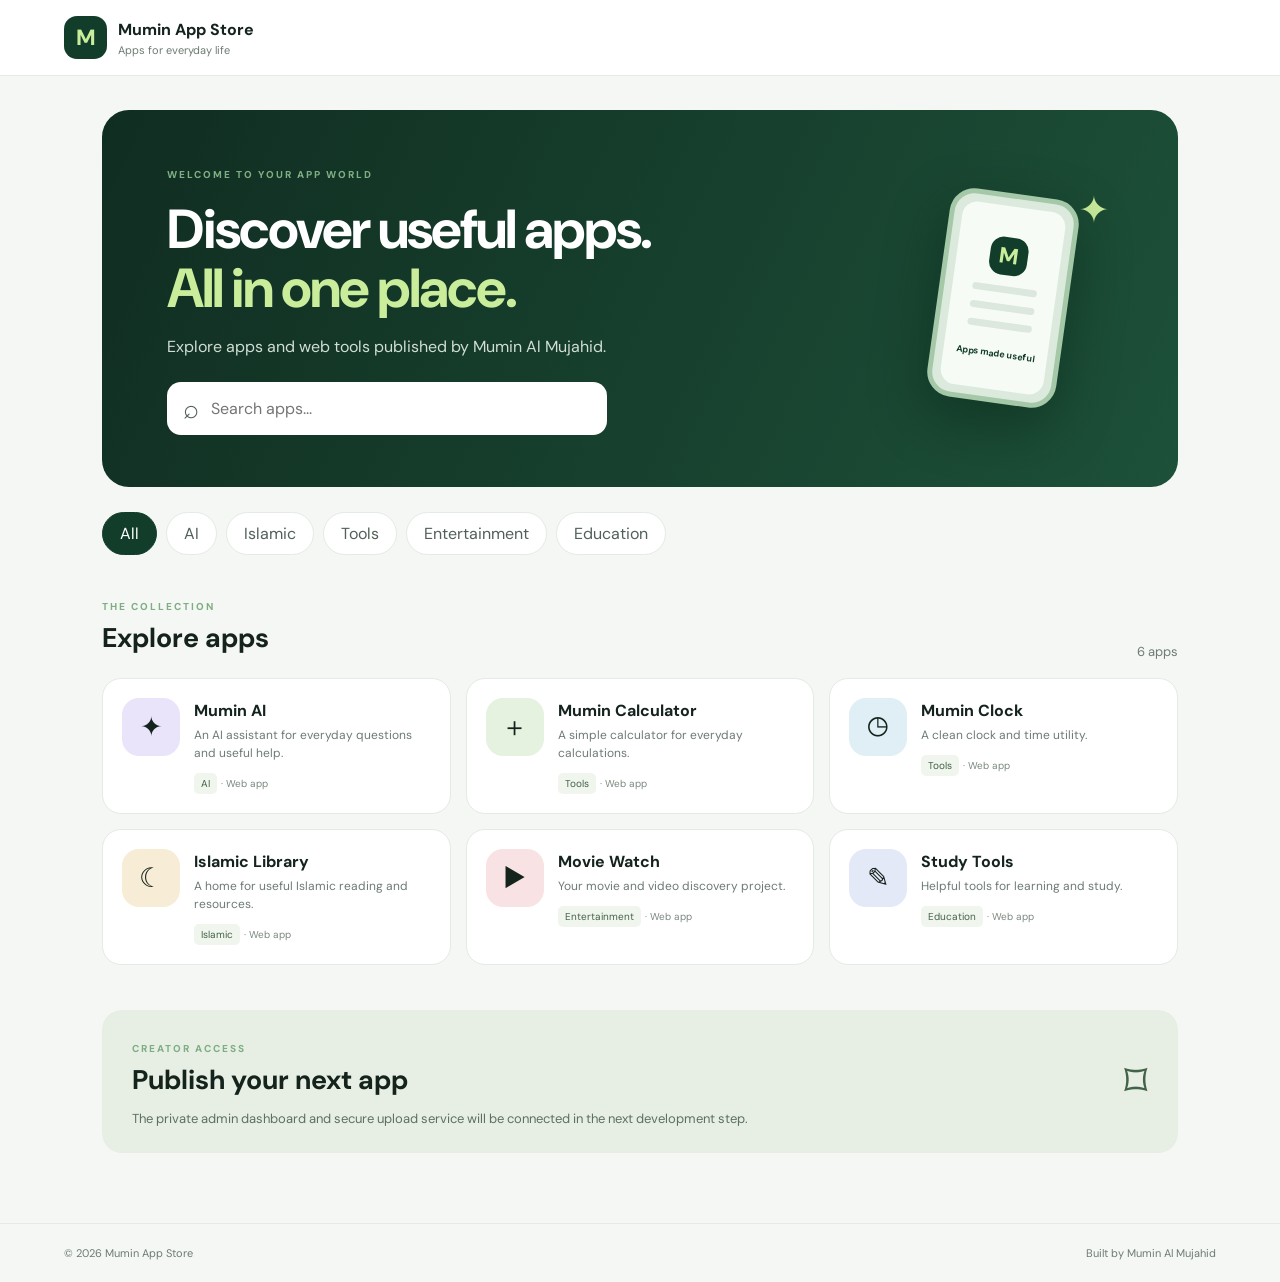
==== index.html @ 7a950ded "Add files via upload" ====
<!doctype html>
<html lang="bn">
<head>
  <meta charset="utf-8">
  <meta name="viewport" content="width=device-width, initial-scale=1">
  <meta name="theme-color" content="#10251d">
  <meta name="description" content="Mumin App Store — useful apps by Mumin Al Mujahid.">
  <title>Mumin App Store</title>
  <link rel="manifest" href="manifest.webmanifest">
  <link rel="icon" href="assets/icon.svg" type="image/svg+xml">
  <link rel="stylesheet" href="style.css">
</head>
<body>
  <header class="topbar">
    <a class="brand" href="#"><span class="brand-icon">M</span><span><b>Mumin App Store</b><small>Apps for everyday life</small></span></a>
    <button id="installBtn" class="install-top" hidden>Install Store</button>
  </header>

  <main class="wrap">
    <section class="hero">
      <div class="hero-copy">
        <span class="eyebrow">WELCOME TO YOUR APP WORLD</span>
        <h1>Discover useful apps.<br><em>All in one place.</em></h1>
        <p>Explore apps and web tools published by Mumin Al Mujahid.</p>
        <label class="search"><span>⌕</span><input id="searchInput" type="search" placeholder="Search apps..." aria-label="Search apps"></label>
      </div>
      <div class="hero-art" aria-hidden="true"><div class="orbit">✦</div><div class="phone"><div class="phone-screen"><div class="mini-logo">M</div><i></i><i></i><i></i><strong>Apps made useful</strong></div></div></div>
    </section>

    <nav class="categories" id="categories" aria-label="App categories">
      <button class="chip active" data-category="All">All</button>
      <button class="chip" data-category="AI">AI</button>
      <button class="chip" data-category="Islamic">Islamic</button>
      <button class="chip" data-category="Tools">Tools</button>
      <button class="chip" data-category="Entertainment">Entertainment</button>
      <button class="chip" data-category="Education">Education</button>
    </nav>

    <section class="section-head"><div><span class="eyebrow">THE COLLECTION</span><h2>Explore apps</h2></div><span id="resultCount" class="muted"></span></section>
    <section id="appGrid" class="app-grid" aria-live="polite"></section>

    <section class="admin-note">
      <div><span class="eyebrow">CREATOR ACCESS</span><h2>Publish your next app</h2><p>The private admin dashboard and secure upload service will be connected in the next development step.</p></div>
      <span class="lock">⌑</span>
    </section>
  </main>

  <footer><span>© <span id="year"></span> Mumin App Store</span><span>Built by Mumin Al Mujahid</span></footer>
  <dialog id="appDialog" class="app-dialog"><button class="close" id="closeDialog" aria-label="Close">×</button><div id="dialogContent"></div></dialog>
  <script src="app.js"></script>
</body>
</html>
---- style.css ----
@import url('https://fonts.googleapis.com/css2?family=DM+Sans:wght@400;500;600;700;800&family=Noto+Sans+Bengali:wght@400;500;600;700&display=swap');
:root{--bg:#f5f7f4;--ink:#14231c;--muted:#6d7b73;--green:#123d2b;--lime:#c9ed9b;--line:#e4eae4;--card:#fff}
*{box-sizing:border-box}body{margin:0;background:var(--bg);color:var(--ink);font-family:"DM Sans","Noto Sans Bengali",sans-serif}button,input{font:inherit}.topbar{height:76px;padding:0 max(5vw,22px);display:flex;align-items:center;justify-content:space-between;background:#fff;border-bottom:1px solid var(--line)}.brand{display:flex;gap:11px;align-items:center;text-decoration:none;color:inherit}.brand-icon,.mini-logo{display:grid;place-items:center;background:var(--green);color:var(--lime);font-weight:800;border-radius:13px;width:43px;height:43px;font-size:22px}.brand small{display:block;color:var(--muted);font-size:11px;margin-top:3px}.install-top,.primary{border:0;border-radius:999px;background:var(--green);color:white;padding:12px 19px;font-weight:700;cursor:pointer}.wrap{max-width:1120px;margin:auto;padding:34px 22px 70px}.hero{background:linear-gradient(115deg,#102d21,#1d5139);border-radius:27px;color:white;padding:52px 6%;display:flex;justify-content:space-between;align-items:center;min-height:320px;overflow:hidden}.hero-copy{max-width:590px;position:relative;z-index:1}.eyebrow{font-size:10px;letter-spacing:2px;font-weight:800;color:#7fae83}.hero h1{font-size:clamp(34px,5vw,55px);line-height:1.08;letter-spacing:-2px;margin:17px 0}.hero h1 em{font-style:normal;color:var(--lime)}.hero p{color:#d1ded5;margin-bottom:25px}.search{display:flex;align-items:center;gap:12px;background:#fff;border-radius:14px;padding:0 16px;max-width:440px;color:#506158}.search span{font-size:27px}.search input{width:100%;border:0;outline:0;padding:16px 0;color:var(--ink)}.hero-art{width:220px;height:230px;position:relative;display:grid;place-items:center;flex-shrink:0}.orbit{position:absolute;color:var(--lime);font-size:38px;right:3px;top:2px}.phone{width:130px;height:210px;border:5px solid #a5c9a8;border-radius:25px;padding:8px;background:#dce9dd;transform:rotate(8deg);box-shadow:0 20px 55px #061c1266}.phone-screen{height:100%;border-radius:15px;background:#f7fbf6;display:flex;flex-direction:column;align-items:center;justify-content:center;gap:11px;color:var(--green)}.mini-logo{width:38px;height:38px}.phone-screen i{height:7px;width:65px;background:#dce8dd;border-radius:10px}.phone-screen strong{font-size:9px;margin-top:8px}.categories{display:flex;gap:9px;overflow:auto;padding:25px 0}.chip{white-space:nowrap;border:1px solid var(--line);background:#fff;color:#526158;padding:10px 17px;border-radius:99px;cursor:pointer}.chip.active{background:var(--green);border-color:var(--green);color:#fff}.section-head{display:flex;align-items:end;justify-content:space-between;margin:14px 0 18px}.section-head h2,.admin-note h2{font-size:27px;margin:5px 0}.muted{font-size:13px;color:var(--muted)}.app-grid{display:grid;grid-template-columns:repeat(3,1fr);gap:15px}.app-card{background:var(--card);border:1px solid var(--line);border-radius:19px;padding:19px;display:flex;gap:14px;align-items:flex-start;cursor:pointer;transition:.2s}.app-card:hover{transform:translateY(-3px);box-shadow:0 12px 30px #193d2510}.app-icon{width:58px;height:58px;border-radius:17px;display:grid;place-items:center;font-size:27px;flex-shrink:0;background:#e8f2e5}.app-info{min-width:0;flex:1}.app-info h3{margin:2px 0 5px;font-size:16px}.app-info p{font-size:12px;color:var(--muted);line-height:1.5;margin:0 0 9px}.meta{font-size:10px;color:#7b897f}.tag{display:inline-block;background:#f0f5ed;border-radius:5px;padding:4px 7px;font-size:10px;color:#426347}.admin-note{margin-top:45px;padding:26px 30px;border-radius:20px;background:#e7efe5;display:flex;justify-content:space-between;align-items:center}.admin-note p{color:#5d7062;font-size:13px;margin-bottom:0}.lock{font-size:46px;color:#426347}footer{display:flex;justify-content:space-between;padding:22px max(5vw,22px);font-size:11px;color:var(--muted);border-top:1px solid var(--line)}.app-dialog{border:0;border-radius:22px;padding:30px;max-width:440px;width:calc(100% - 30px);box-shadow:0 20px 70px #0003}.app-dialog::backdrop{background:#071b12a8}.close{float:right;border:0;background:#eef3ed;border-radius:50%;width:32px;height:32px;font-size:22px;cursor:pointer}.dialog-icon{font-size:45px;margin:20px 0 8px}.dialog-desc{color:var(--muted);line-height:1.6;font-size:14px}.primary{display:inline-block;text-decoration:none;margin-top:14px}.empty{grid-column:1/-1;padding:35px;text-align:center;color:var(--muted);background:#fff;border-radius:15px}@media(max-width:760px){.hero{padding:35px 25px;min-height:290px}.hero-art{width:125px;transform:scale(.8);margin-right:-20px}.hero h1{font-size:37px}.app-grid{grid-template-columns:repeat(2,1fr)}}@media(max-width:520px){.hero-art{display:none}.app-grid{grid-template-columns:1fr}.app-card{padding:16px}.admin-note{padding:22px}.section-head h2{font-size:23px}footer{gap:12px;flex-wrap:wrap}}
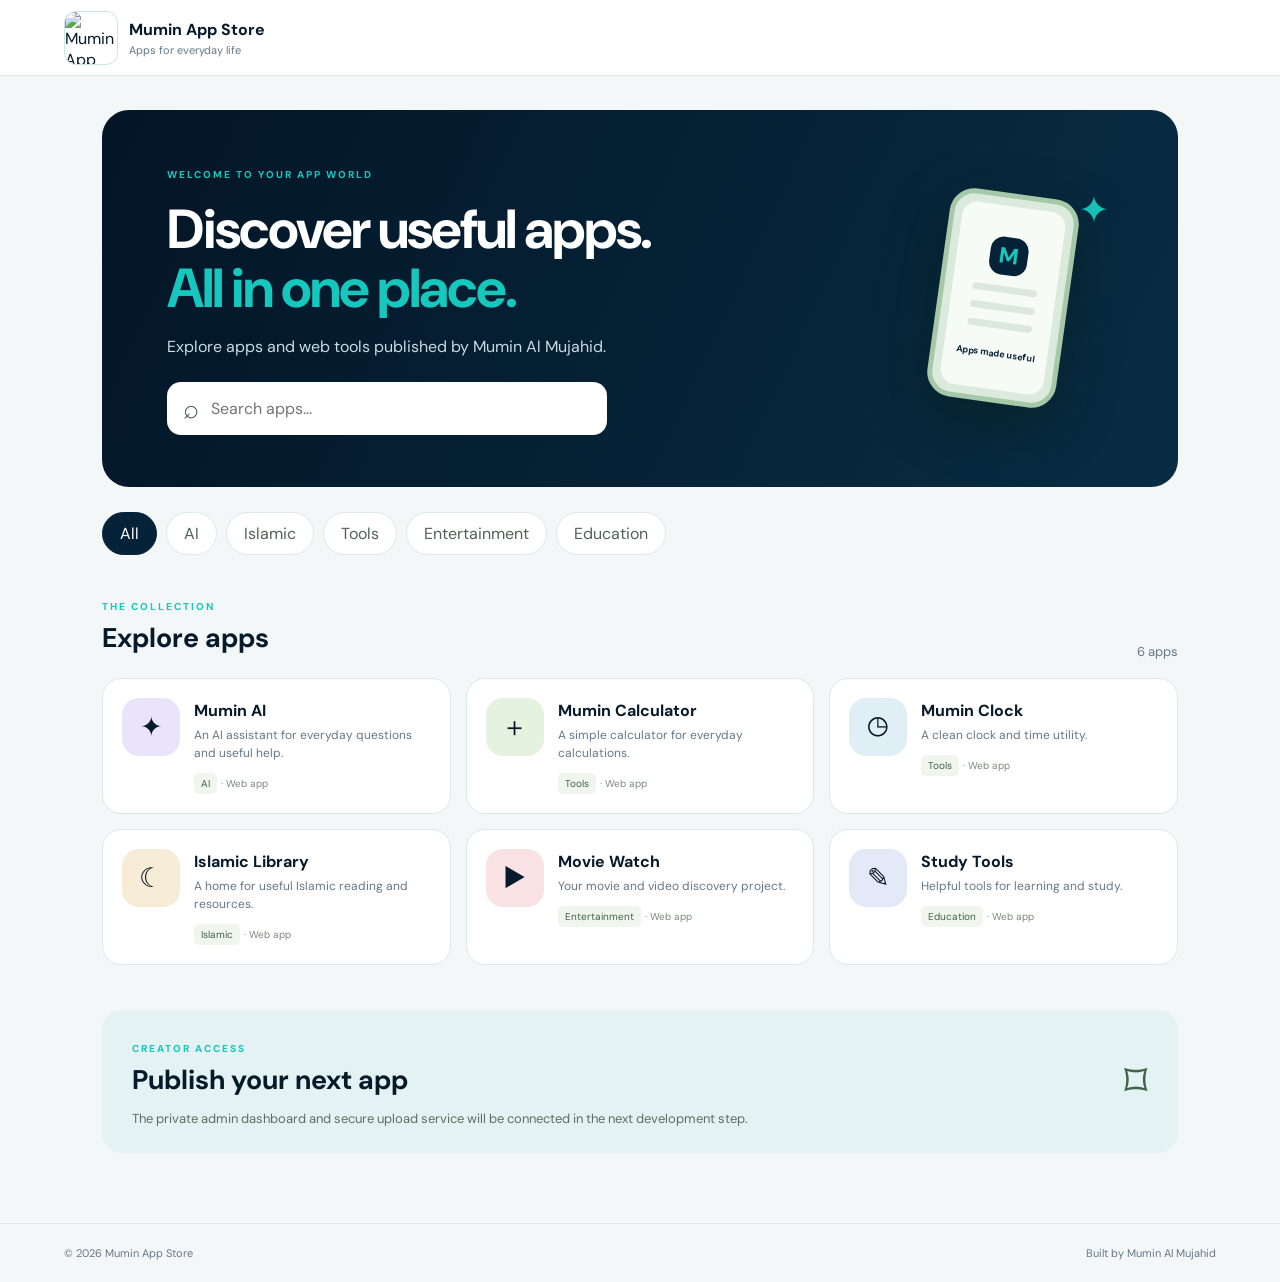
==== commit c4017b21: "Add files via upload" ====
--- a/index.html
+++ b/index.html
@@ -7,12 +7,13 @@
   <meta name="description" content="Mumin App Store — useful apps by Mumin Al Mujahid.">
   <title>Mumin App Store</title>
   <link rel="manifest" href="manifest.webmanifest">
-  <link rel="icon" href="assets/icon.svg" type="image/svg+xml">
+  <link rel="icon" href="assets/icon-192.png" type="image/png" sizes="192x192">
+  <link rel="apple-touch-icon" href="assets/apple-touch-icon.png">
   <link rel="stylesheet" href="style.css">
 </head>
 <body>
   <header class="topbar">
-    <a class="brand" href="#"><span class="brand-icon">M</span><span><b>Mumin App Store</b><small>Apps for everyday life</small></span></a>
+    <a class="brand" href="#"><img class="brand-logo" src="assets/mumin-app-store-logo.jpg" alt="Mumin App Store logo"><span><b>Mumin App Store</b><small>Apps for everyday life</small></span></a>
     <button id="installBtn" class="install-top" hidden>Install Store</button>
   </header>
 
--- a/style.css
+++ b/style.css
@@ -1,3 +1,3 @@
 @import url('https://fonts.googleapis.com/css2?family=DM+Sans:wght@400;500;600;700;800&family=Noto+Sans+Bengali:wght@400;500;600;700&display=swap');
-:root{--bg:#f5f7f4;--ink:#14231c;--muted:#6d7b73;--green:#123d2b;--lime:#c9ed9b;--line:#e4eae4;--card:#fff}
-*{box-sizing:border-box}body{margin:0;background:var(--bg);color:var(--ink);font-family:"DM Sans","Noto Sans Bengali",sans-serif}button,input{font:inherit}.topbar{height:76px;padding:0 max(5vw,22px);display:flex;align-items:center;justify-content:space-between;background:#fff;border-bottom:1px solid var(--line)}.brand{display:flex;gap:11px;align-items:center;text-decoration:none;color:inherit}.brand-icon,.mini-logo{display:grid;place-items:center;background:var(--green);color:var(--lime);font-weight:800;border-radius:13px;width:43px;height:43px;font-size:22px}.brand small{display:block;color:var(--muted);font-size:11px;margin-top:3px}.install-top,.primary{border:0;border-radius:999px;background:var(--green);color:white;padding:12px 19px;font-weight:700;cursor:pointer}.wrap{max-width:1120px;margin:auto;padding:34px 22px 70px}.hero{background:linear-gradient(115deg,#102d21,#1d5139);border-radius:27px;color:white;padding:52px 6%;display:flex;justify-content:space-between;align-items:center;min-height:320px;overflow:hidden}.hero-copy{max-width:590px;position:relative;z-index:1}.eyebrow{font-size:10px;letter-spacing:2px;font-weight:800;color:#7fae83}.hero h1{font-size:clamp(34px,5vw,55px);line-height:1.08;letter-spacing:-2px;margin:17px 0}.hero h1 em{font-style:normal;color:var(--lime)}.hero p{color:#d1ded5;margin-bottom:25px}.search{display:flex;align-items:center;gap:12px;background:#fff;border-radius:14px;padding:0 16px;max-width:440px;color:#506158}.search span{font-size:27px}.search input{width:100%;border:0;outline:0;padding:16px 0;color:var(--ink)}.hero-art{width:220px;height:230px;position:relative;display:grid;place-items:center;flex-shrink:0}.orbit{position:absolute;color:var(--lime);font-size:38px;right:3px;top:2px}.phone{width:130px;height:210px;border:5px solid #a5c9a8;border-radius:25px;padding:8px;background:#dce9dd;transform:rotate(8deg);box-shadow:0 20px 55px #061c1266}.phone-screen{height:100%;border-radius:15px;background:#f7fbf6;display:flex;flex-direction:column;align-items:center;justify-content:center;gap:11px;color:var(--green)}.mini-logo{width:38px;height:38px}.phone-screen i{height:7px;width:65px;background:#dce8dd;border-radius:10px}.phone-screen strong{font-size:9px;margin-top:8px}.categories{display:flex;gap:9px;overflow:auto;padding:25px 0}.chip{white-space:nowrap;border:1px solid var(--line);background:#fff;color:#526158;padding:10px 17px;border-radius:99px;cursor:pointer}.chip.active{background:var(--green);border-color:var(--green);color:#fff}.section-head{display:flex;align-items:end;justify-content:space-between;margin:14px 0 18px}.section-head h2,.admin-note h2{font-size:27px;margin:5px 0}.muted{font-size:13px;color:var(--muted)}.app-grid{display:grid;grid-template-columns:repeat(3,1fr);gap:15px}.app-card{background:var(--card);border:1px solid var(--line);border-radius:19px;padding:19px;display:flex;gap:14px;align-items:flex-start;cursor:pointer;transition:.2s}.app-card:hover{transform:translateY(-3px);box-shadow:0 12px 30px #193d2510}.app-icon{width:58px;height:58px;border-radius:17px;display:grid;place-items:center;font-size:27px;flex-shrink:0;background:#e8f2e5}.app-info{min-width:0;flex:1}.app-info h3{margin:2px 0 5px;font-size:16px}.app-info p{font-size:12px;color:var(--muted);line-height:1.5;margin:0 0 9px}.meta{font-size:10px;color:#7b897f}.tag{display:inline-block;background:#f0f5ed;border-radius:5px;padding:4px 7px;font-size:10px;color:#426347}.admin-note{margin-top:45px;padding:26px 30px;border-radius:20px;background:#e7efe5;display:flex;justify-content:space-between;align-items:center}.admin-note p{color:#5d7062;font-size:13px;margin-bottom:0}.lock{font-size:46px;color:#426347}footer{display:flex;justify-content:space-between;padding:22px max(5vw,22px);font-size:11px;color:var(--muted);border-top:1px solid var(--line)}.app-dialog{border:0;border-radius:22px;padding:30px;max-width:440px;width:calc(100% - 30px);box-shadow:0 20px 70px #0003}.app-dialog::backdrop{background:#071b12a8}.close{float:right;border:0;background:#eef3ed;border-radius:50%;width:32px;height:32px;font-size:22px;cursor:pointer}.dialog-icon{font-size:45px;margin:20px 0 8px}.dialog-desc{color:var(--muted);line-height:1.6;font-size:14px}.primary{display:inline-block;text-decoration:none;margin-top:14px}.empty{grid-column:1/-1;padding:35px;text-align:center;color:var(--muted);background:#fff;border-radius:15px}@media(max-width:760px){.hero{padding:35px 25px;min-height:290px}.hero-art{width:125px;transform:scale(.8);margin-right:-20px}.hero h1{font-size:37px}.app-grid{grid-template-columns:repeat(2,1fr)}}@media(max-width:520px){.hero-art{display:none}.app-grid{grid-template-columns:1fr}.app-card{padding:16px}.admin-note{padding:22px}.section-head h2{font-size:23px}footer{gap:12px;flex-wrap:wrap}}+:root{--bg:#f3f7f8;--ink:#071a2b;--muted:#657887;--green:#062238;--lime:#16c7bd;--line:#dce8ec;--card:#fff}
+*{box-sizing:border-box}body{margin:0;background:var(--bg);color:var(--ink);font-family:"DM Sans","Noto Sans Bengali",sans-serif}button,input{font:inherit}.topbar{height:76px;padding:0 max(5vw,22px);display:flex;align-items:center;justify-content:space-between;background:#fff;border-bottom:1px solid var(--line)}.brand{display:flex;gap:11px;align-items:center;text-decoration:none;color:inherit}.brand-logo{display:block;width:54px;height:54px;object-fit:cover;border-radius:12px;border:1px solid #c9e7e6}.mini-logo{display:grid;place-items:center;background:var(--green);color:var(--lime);font-weight:800;border-radius:13px;width:43px;height:43px;font-size:22px}.brand small{display:block;color:var(--muted);font-size:11px;margin-top:3px}.install-top,.primary{border:0;border-radius:999px;background:var(--green);color:white;padding:12px 19px;font-weight:700;cursor:pointer}.wrap{max-width:1120px;margin:auto;padding:34px 22px 70px}.hero{background:linear-gradient(115deg,#031526,#082d43);border-radius:27px;color:white;padding:52px 6%;display:flex;justify-content:space-between;align-items:center;min-height:320px;overflow:hidden}.hero-copy{max-width:590px;position:relative;z-index:1}.eyebrow{font-size:10px;letter-spacing:2px;font-weight:800;color:#16c7bd}.hero h1{font-size:clamp(34px,5vw,55px);line-height:1.08;letter-spacing:-2px;margin:17px 0}.hero h1 em{font-style:normal;color:var(--lime)}.hero p{color:#c7dce2;margin-bottom:25px}.search{display:flex;align-items:center;gap:12px;background:#fff;border-radius:14px;padding:0 16px;max-width:440px;color:#506158}.search span{font-size:27px}.search input{width:100%;border:0;outline:0;padding:16px 0;color:var(--ink)}.hero-art{width:220px;height:230px;position:relative;display:grid;place-items:center;flex-shrink:0}.orbit{position:absolute;color:var(--lime);font-size:38px;right:3px;top:2px}.phone{width:130px;height:210px;border:5px solid #a5c9a8;border-radius:25px;padding:8px;background:#dce9dd;transform:rotate(8deg);box-shadow:0 20px 55px #061c1266}.phone-screen{height:100%;border-radius:15px;background:#f7fbf6;display:flex;flex-direction:column;align-items:center;justify-content:center;gap:11px;color:var(--green)}.mini-logo{width:38px;height:38px}.phone-screen i{height:7px;width:65px;background:#dce8dd;border-radius:10px}.phone-screen strong{font-size:9px;margin-top:8px}.categories{display:flex;gap:9px;overflow:auto;padding:25px 0}.chip{white-space:nowrap;border:1px solid var(--line);background:#fff;color:#526158;padding:10px 17px;border-radius:99px;cursor:pointer}.chip.active{background:var(--green);border-color:var(--green);color:#fff}.section-head{display:flex;align-items:end;justify-content:space-between;margin:14px 0 18px}.section-head h2,.admin-note h2{font-size:27px;margin:5px 0}.muted{font-size:13px;color:var(--muted)}.app-grid{display:grid;grid-template-columns:repeat(3,1fr);gap:15px}.app-card{background:var(--card);border:1px solid var(--line);border-radius:19px;padding:19px;display:flex;gap:14px;align-items:flex-start;cursor:pointer;transition:.2s}.app-card:hover{transform:translateY(-3px);box-shadow:0 12px 30px #193d2510}.app-icon{width:58px;height:58px;border-radius:17px;display:grid;place-items:center;font-size:27px;flex-shrink:0;background:#e8f2e5}.app-info{min-width:0;flex:1}.app-info h3{margin:2px 0 5px;font-size:16px}.app-info p{font-size:12px;color:var(--muted);line-height:1.5;margin:0 0 9px}.meta{font-size:10px;color:#7b897f}.tag{display:inline-block;background:#f0f5ed;border-radius:5px;padding:4px 7px;font-size:10px;color:#426347}.admin-note{margin-top:45px;padding:26px 30px;border-radius:20px;background:#e4f2f3;display:flex;justify-content:space-between;align-items:center}.admin-note p{color:#5d7062;font-size:13px;margin-bottom:0}.lock{font-size:46px;color:#426347}footer{display:flex;justify-content:space-between;padding:22px max(5vw,22px);font-size:11px;color:var(--muted);border-top:1px solid var(--line)}.app-dialog{border:0;border-radius:22px;padding:30px;max-width:440px;width:calc(100% - 30px);box-shadow:0 20px 70px #0003}.app-dialog::backdrop{background:#071b12a8}.close{float:right;border:0;background:#eef3ed;border-radius:50%;width:32px;height:32px;font-size:22px;cursor:pointer}.dialog-icon{font-size:45px;margin:20px 0 8px}.dialog-desc{color:var(--muted);line-height:1.6;font-size:14px}.primary{display:inline-block;text-decoration:none;margin-top:14px}.empty{grid-column:1/-1;padding:35px;text-align:center;color:var(--muted);background:#fff;border-radius:15px}@media(max-width:760px){.hero{padding:35px 25px;min-height:290px}.hero-art{width:125px;transform:scale(.8);margin-right:-20px}.hero h1{font-size:37px}.app-grid{grid-template-columns:repeat(2,1fr)}}@media(max-width:520px){.hero-art{display:none}.app-grid{grid-template-columns:1fr}.app-card{padding:16px}.admin-note{padding:22px}.section-head h2{font-size:23px}footer{gap:12px;flex-wrap:wrap}}
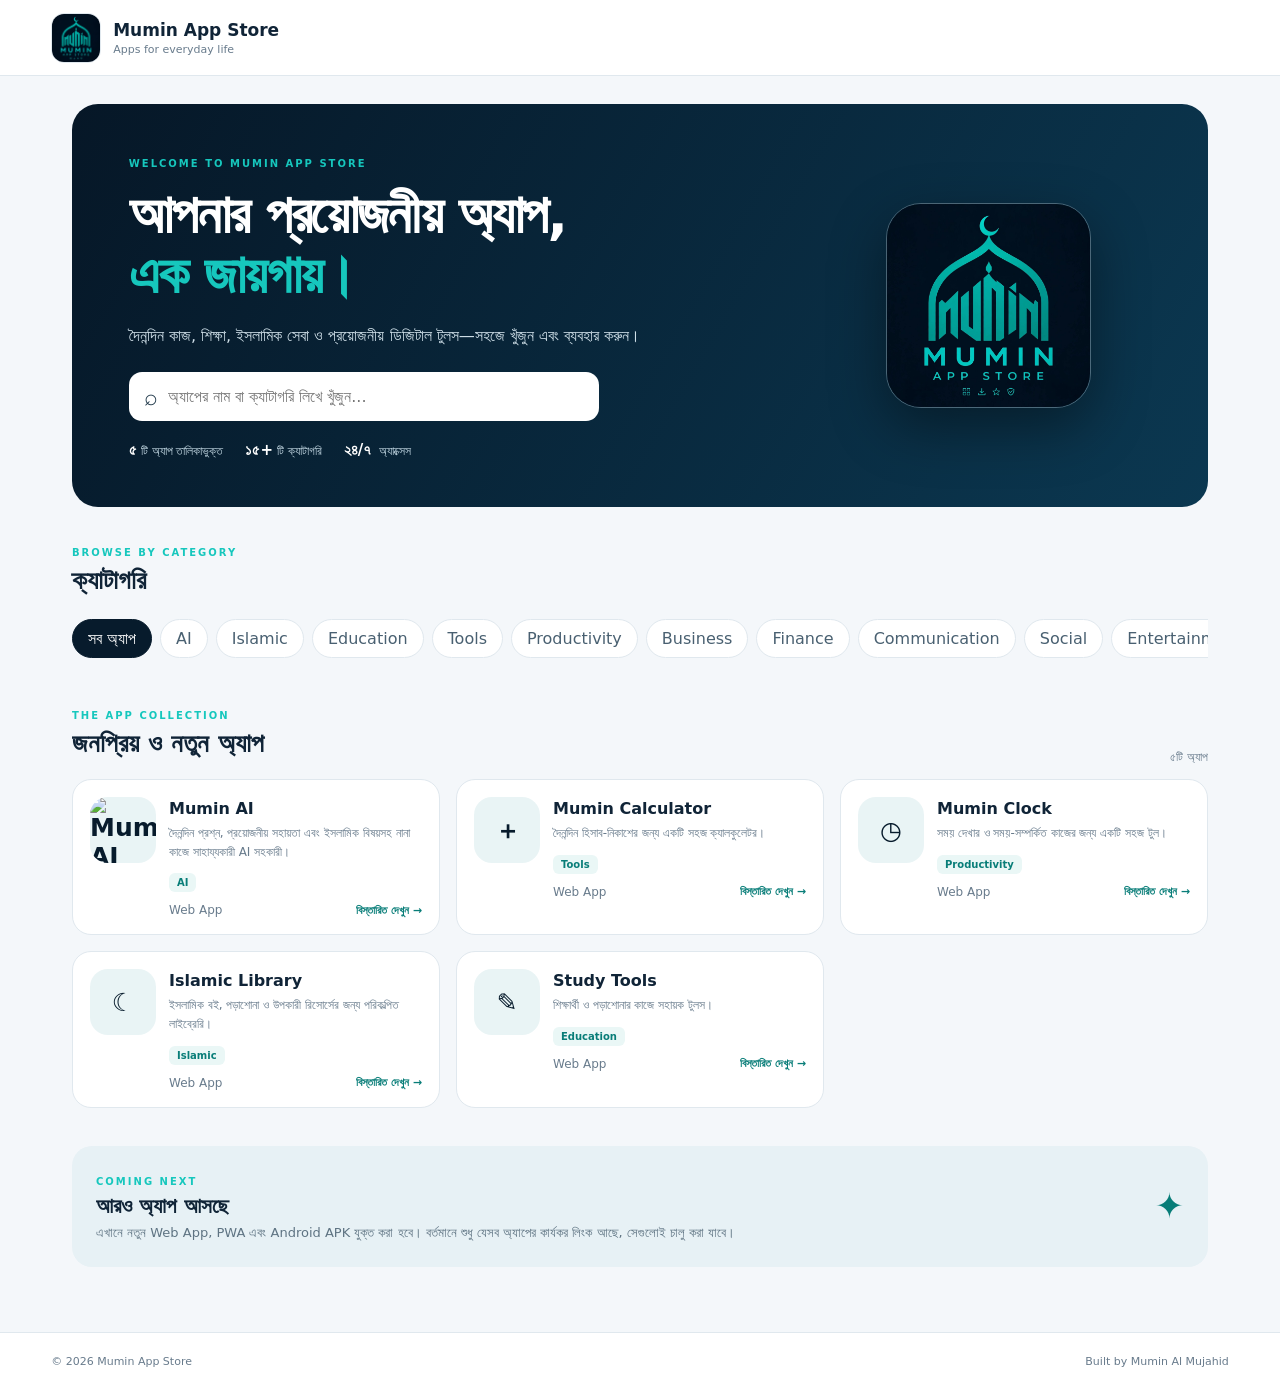
==== commit d19954d0: "Update index.html" ====
--- a/index.html
+++ b/index.html
@@ -3,51 +3,119 @@
 <head>
   <meta charset="utf-8">
   <meta name="viewport" content="width=device-width, initial-scale=1">
-  <meta name="theme-color" content="#10251d">
+  <meta name="theme-color" content="#071b2c">
   <meta name="description" content="Mumin App Store — useful apps by Mumin Al Mujahid.">
   <title>Mumin App Store</title>
   <link rel="manifest" href="manifest.webmanifest">
   <link rel="icon" href="assets/icon-192.png" type="image/png" sizes="192x192">
   <link rel="apple-touch-icon" href="assets/apple-touch-icon.png">
-  <link rel="stylesheet" href="style.css">
+  <style>
+    :root{--navy:#071b2c;--navy2:#0b2c43;--teal:#16c7bd;--paper:#f4f7fa;--ink:#102437;--muted:#687b8c;--line:#e0e8ee;--white:#fff}
+    *{box-sizing:border-box}html{scroll-behavior:smooth}body{margin:0;background:var(--paper);color:var(--ink);font-family:Inter,"Noto Sans Bengali",system-ui,-apple-system,"Segoe UI",sans-serif}
+    button,input{font:inherit}button{cursor:pointer}.topbar{height:76px;background:#fff;border-bottom:1px solid var(--line);display:flex;align-items:center;justify-content:space-between;padding:0 max(4vw,20px);position:sticky;top:0;z-index:5}
+    .brand{display:flex;align-items:center;gap:12px;text-decoration:none;color:inherit}.brand-logo{width:50px;height:50px;object-fit:cover;border-radius:13px;border:1px solid var(--line)}.brand b{display:block;font-size:17px}.brand small{display:block;color:var(--muted);font-size:11px;margin-top:3px}.install-top,.btn-primary{border:0;border-radius:12px;background:var(--teal);color:#052536;font-weight:800;padding:12px 17px}
+    .wrap{max-width:1180px;margin:auto;padding:28px 22px 65px}.hero{background:linear-gradient(120deg,#061727,#0b3851);border-radius:26px;color:#fff;padding:48px 5%;display:grid;grid-template-columns:1.35fr .65fr;gap:24px;align-items:center;min-height:290px;overflow:hidden}
+    .eyebrow{font-size:10px;letter-spacing:2px;font-weight:800;color:var(--teal)}.hero h1{font-size:clamp(34px,5vw,54px);line-height:1.12;letter-spacing:-1.8px;margin:14px 0}.hero h1 em{font-style:normal;color:var(--teal)}.hero p{color:#d0e0e9;line-height:1.7;max-width:570px}.search{display:flex;align-items:center;gap:10px;background:#fff;color:#233b4c;border-radius:13px;padding:0 15px;max-width:470px;margin-top:23px}.search span{font-size:23px}.search input{width:100%;border:0;outline:0;padding:15px 0;background:transparent;color:var(--ink)}
+    .hero-visual{display:grid;place-items:center;min-height:190px}.hero-logo{width:min(205px,80%);aspect-ratio:1;object-fit:cover;border-radius:35px;box-shadow:0 20px 55px #0006;border:1px solid #ffffff44}
+    .quick-stats{display:flex;gap:22px;flex-wrap:wrap;margin-top:20px;color:#c7dce7;font-size:12px}.quick-stats b{color:#fff;font-size:15px;margin-right:4px}
+    .section-head{display:flex;justify-content:space-between;align-items:end;gap:12px;margin:34px 0 15px}.section-head h2{font-size:26px;margin:5px 0}.muted{font-size:12px;color:var(--muted)}
+    .categories{display:flex;gap:8px;overflow-x:auto;padding:3px 0 12px;scrollbar-width:thin}.chip{white-space:nowrap;border:1px solid var(--line);background:#fff;color:#496071;padding:9px 15px;border-radius:99px}.chip.active{background:var(--navy);color:#fff;border-color:var(--navy)}
+    .app-grid{display:grid;grid-template-columns:repeat(3,minmax(0,1fr));gap:16px}.app-card{background:#fff;border:1px solid var(--line);border-radius:19px;padding:17px;display:flex;gap:13px;align-items:flex-start;cursor:pointer;transition:.18s;min-height:148px}.app-card:hover{transform:translateY(-3px);box-shadow:0 14px 35px #09253b12;border-color:#b7d9dc}
+    .app-icon{width:66px;height:66px;flex:0 0 66px;border-radius:18px;display:grid;place-items:center;overflow:hidden;background:#e9f4f5;color:var(--navy);font-size:25px;font-weight:800}.app-icon img{width:100%;height:100%;object-fit:cover}.app-info{min-width:0;flex:1}.app-info h3{font-size:16px;margin:2px 0 6px}.app-info p{font-size:12px;line-height:1.55;color:var(--muted);margin:0 0 10px}.tag{display:inline-block;padding:4px 8px;background:#eaf7f6;color:#087d78;border-radius:6px;font-size:10px;font-weight:700}.card-bottom{display:flex;justify-content:space-between;align-items:center;gap:8px;margin-top:11px}.details-link{font-size:11px;color:#087d78;font-weight:800}
+    .empty{grid-column:1/-1;padding:35px;text-align:center;color:var(--muted);background:#fff;border-radius:16px}
+    .info-strip{margin-top:38px;padding:24px;border-radius:20px;background:#e7f1f5;display:flex;justify-content:space-between;gap:20px;align-items:center}.info-strip h2{margin:5px 0;font-size:21px}.info-strip p{margin:0;color:#5e7382;font-size:13px;line-height:1.6}.info-icon{font-size:35px;color:#087d78}
+    footer{display:flex;justify-content:space-between;gap:12px;flex-wrap:wrap;padding:22px max(4vw,20px);border-top:1px solid var(--line);background:#fff;color:var(--muted);font-size:11px}
+    dialog{border:0;border-radius:23px;padding:0;width:min(760px,calc(100% - 24px));max-height:88vh;overflow:auto;box-shadow:0 25px 90px #0005;color:var(--ink)}dialog::backdrop{background:#031321bb;backdrop-filter:blur(3px)}.detail-head{background:linear-gradient(120deg,#071b2c,#0b3851);color:#fff;padding:27px;display:flex;gap:17px;align-items:center;position:relative}.detail-icon{width:78px;height:78px;border-radius:20px;overflow:hidden;background:#fff;color:var(--navy);display:grid;place-items:center;font-size:32px;flex:0 0 78px}.detail-icon img{width:100%;height:100%;object-fit:cover}.detail-head h2{margin:7px 0 5px;font-size:25px}.detail-head p{margin:0;color:#d0e0e9;font-size:12px}.close{position:absolute;right:17px;top:15px;border:0;border-radius:50%;width:35px;height:35px;background:#ffffff22;color:#fff;font-size:23px}.detail-body{padding:24px 27px 28px}.detail-actions{display:flex;gap:10px;flex-wrap:wrap;margin:0 0 24px}.btn-secondary{display:inline-block;border:1px solid var(--line);border-radius:12px;padding:11px 16px;color:var(--ink);text-decoration:none;font-size:13px;font-weight:700}.btn-primary{text-decoration:none;display:inline-block;font-size:13px}.detail-body h3{font-size:16px;margin:22px 0 10px}.detail-description{color:#536a7b;line-height:1.75;font-size:14px}.meta-grid{display:grid;grid-template-columns:repeat(3,1fr);gap:10px}.meta-box{background:#f3f7f9;padding:12px;border-radius:12px}.meta-box small{display:block;color:var(--muted);font-size:10px}.meta-box b{display:block;font-size:12px;margin-top:5px}.screenshots{display:flex;gap:12px;overflow:auto;padding:3px 0 8px}.shot-placeholder{min-width:145px;height:235px;border:1px dashed #b9cbd5;border-radius:17px;background:#f6fafb;display:grid;place-items:center;text-align:center;padding:15px;color:#728796;font-size:12px}.shot-placeholder strong{display:block;color:#456071;font-size:13px;margin-bottom:7px}.note{font-size:11px;color:var(--muted);line-height:1.6}
+    @media(max-width:800px){.app-grid{grid-template-columns:repeat(2,minmax(0,1fr))}.hero{grid-template-columns:1fr .4fr;padding:35px 5%}.hero-logo{width:145px}}
+    @media(max-width:560px){.topbar{height:66px}.brand-logo{width:43px;height:43px}.brand b{font-size:15px}.wrap{padding:18px 14px 45px}.hero{display:block;padding:30px 22px;min-height:0}.hero-visual{display:none}.hero h1{font-size:37px}.app-grid{grid-template-columns:1fr}.app-card{min-height:0}.section-head h2{font-size:23px}.info-strip{padding:19px}.detail-head{padding:25px 18px}.detail-body{padding:20px 18px}.meta-grid{grid-template-columns:repeat(2,1fr)}footer{padding:20px 14px}}
+  </style>
 </head>
 <body>
-  <header class="topbar">
-    <a class="brand" href="#"><img class="brand-logo" src="assets/mumin-app-store-logo.jpg" alt="Mumin App Store logo"><span><b>Mumin App Store</b><small>Apps for everyday life</small></span></a>
-    <button id="installBtn" class="install-top" hidden>Install Store</button>
-  </header>
+<header class="topbar">
+  <a class="brand" href="#" aria-label="Mumin App Store home">
+    <img class="brand-logo" src="assets/mumin-app-store-logo.jpg" alt="Mumin App Store logo">
+    <span><b>Mumin App Store</b><small>Apps for everyday life</small></span>
+  </a>
+  <button id="installBtn" class="install-top" hidden>Install Store</button>
+</header>
 
-  <main class="wrap">
-    <section class="hero">
-      <div class="hero-copy">
-        <span class="eyebrow">WELCOME TO YOUR APP WORLD</span>
-        <h1>Discover useful apps.<br><em>All in one place.</em></h1>
-        <p>Explore apps and web tools published by Mumin Al Mujahid.</p>
-        <label class="search"><span>⌕</span><input id="searchInput" type="search" placeholder="Search apps..." aria-label="Search apps"></label>
-      </div>
-      <div class="hero-art" aria-hidden="true"><div class="orbit">✦</div><div class="phone"><div class="phone-screen"><div class="mini-logo">M</div><i></i><i></i><i></i><strong>Apps made useful</strong></div></div></div>
-    </section>
+<main class="wrap">
+  <section class="hero">
+    <div>
+      <span class="eyebrow">WELCOME TO MUMIN APP STORE</span>
+      <h1>আপনার প্রয়োজনীয় অ্যাপ,<br><em>এক জায়গায়।</em></h1>
+      <p>দৈনন্দিন কাজ, শিক্ষা, ইসলামিক সেবা ও প্রয়োজনীয় ডিজিটাল টুলস—সহজে খুঁজুন এবং ব্যবহার করুন।</p>
+      <label class="search"><span>⌕</span><input id="searchInput" type="search" placeholder="অ্যাপের নাম বা ক্যাটাগরি লিখে খুঁজুন..." aria-label="Search apps"></label>
+      <div class="quick-stats"><span><b id="totalApps">১</b>টি অ্যাপ তালিকাভুক্ত</span><span><b>১৫+</b>টি ক্যাটাগরি</span><span><b>২৪/৭</b> অ্যাক্সেস</span></div>
+    </div>
+    <div class="hero-visual"><img class="hero-logo" src="assets/mumin-app-store-logo.jpg" alt="Mumin App Store"></div>
+  </section>
 
-    <nav class="categories" id="categories" aria-label="App categories">
-      <button class="chip active" data-category="All">All</button>
-      <button class="chip" data-category="AI">AI</button>
-      <button class="chip" data-category="Islamic">Islamic</button>
-      <button class="chip" data-category="Tools">Tools</button>
-      <button class="chip" data-category="Entertainment">Entertainment</button>
-      <button class="chip" data-category="Education">Education</button>
-    </nav>
+  <section class="section-head"><div><span class="eyebrow">BROWSE BY CATEGORY</span><h2>ক্যাটাগরি</h2></div></section>
+  <nav class="categories" id="categories" aria-label="App categories"></nav>
 
-    <section class="section-head"><div><span class="eyebrow">THE COLLECTION</span><h2>Explore apps</h2></div><span id="resultCount" class="muted"></span></section>
-    <section id="appGrid" class="app-grid" aria-live="polite"></section>
+  <section class="section-head"><div><span class="eyebrow">THE APP COLLECTION</span><h2>জনপ্রিয় ও নতুন অ্যাপ</h2></div><span id="resultCount" class="muted"></span></section>
+  <section id="appGrid" class="app-grid" aria-live="polite"></section>
 
-    <section class="admin-note">
-      <div><span class="eyebrow">CREATOR ACCESS</span><h2>Publish your next app</h2><p>The private admin dashboard and secure upload service will be connected in the next development step.</p></div>
-      <span class="lock">⌑</span>
-    </section>
-  </main>
+  <section class="info-strip">
+    <div><span class="eyebrow">COMING NEXT</span><h2>আরও অ্যাপ আসছে</h2><p>এখানে নতুন Web App, PWA এবং Android APK যুক্ত করা হবে। বর্তমানে শুধু যেসব অ্যাপের কার্যকর লিংক আছে, সেগুলোই চালু করা যাবে।</p></div>
+    <span class="info-icon">✦</span>
+  </section>
+</main>
 
-  <footer><span>© <span id="year"></span> Mumin App Store</span><span>Built by Mumin Al Mujahid</span></footer>
-  <dialog id="appDialog" class="app-dialog"><button class="close" id="closeDialog" aria-label="Close">×</button><div id="dialogContent"></div></dialog>
-  <script src="app.js"></script>
+<footer><span>© <span id="year"></span> Mumin App Store</span><span>Built by Mumin Al Mujahid</span></footer>
+
+<dialog id="appDialog" aria-labelledby="detailTitle">
+  <div id="dialogContent"></div>
+</dialog>
+
+<script>
+(() => {
+  const apps = [
+    {id:"mumin-ai",name:"Mumin AI",category:"AI",iconUrl:"https://i.postimg.cc/zfZhsXkW/Mumin-AI-Crescent-Tech-Logo.png",description:"দৈনন্দিন প্রশ্ন, প্রয়োজনীয় সহায়তা এবং ইসলামিক বিষয়সহ নানা কাজে সাহায্যকারী AI সহকারী।",type:"Web App",url:"https://muminalmujahid1.github.io/mumin-ai/",action:"Open app",developer:"Mumin Al Mujahid",platform:"Web / PWA",version:"তথ্য যোগ করা হয়নি",size:"প্রযোজ্য নয়",screenshots:[]},
+    {id:"mumin-calculator",name:"Mumin Calculator",category:"Tools",icon:"＋",description:"দৈনন্দিন হিসাব-নিকাশের জন্য একটি সহজ ক্যালকুলেটর।",type:"Web App",url:"#",action:"Coming soon",developer:"Mumin Al Mujahid",platform:"Web",version:"শীঘ্রই",size:"—",screenshots:[]},
+    {id:"mumin-clock",name:"Mumin Clock",category:"Productivity",icon:"◷",description:"সময় দেখার ও সময়-সম্পর্কিত কাজের জন্য একটি সহজ টুল।",type:"Web App",url:"#",action:"Coming soon",developer:"Mumin Al Mujahid",platform:"Web",version:"শীঘ্রই",size:"—",screenshots:[]},
+    {id:"islamic-library",name:"Islamic Library",category:"Islamic",icon:"☾",description:"ইসলামিক বই, পড়াশোনা ও উপকারী রিসোর্সের জন্য পরিকল্পিত লাইব্রেরি।",type:"Web App",url:"#",action:"Coming soon",developer:"Mumin Al Mujahid",platform:"Web",version:"শীঘ্রই",size:"—",screenshots:[]},
+    {id:"study-tools",name:"Study Tools",category:"Education",icon:"✎",description:"শিক্ষার্থী ও পড়াশোনার কাজে সহায়ক টুলস।",type:"Web App",url:"#",action:"Coming soon",developer:"Mumin Al Mujahid",platform:"Web",version:"শীঘ্রই",size:"—",screenshots:[]}
+  ];
+  const categories=["All","AI","Islamic","Education","Tools","Productivity","Business","Finance","Communication","Social","Entertainment","Games","Health & Fitness","Photography","Lifestyle","News & Books","Developer Tools"];
+  let selected="All";
+  const grid=document.getElementById("appGrid"), search=document.getElementById("searchInput"), count=document.getElementById("resultCount"), catNav=document.getElementById("categories"), dialog=document.getElementById("appDialog"), dialogContent=document.getElementById("dialogContent");
+  const bnDigits=n=>String(n).replace(/\d/g,d=>"০১২৩৪৫৬৭৮৯"[d]);
+  document.getElementById("year").textContent=new Date().getFullYear();
+  function iconMarkup(a,large=false){return a.iconUrl?`<img src="${a.iconUrl}" alt="${a.name} logo">`:(a.icon||"✦");}
+  function renderCategories(){catNav.innerHTML=categories.map(c=>`<button class="chip ${c===selected?"active":""}" data-category="${c}">${c==="All"?"সব অ্যাপ":c}</button>`).join("");}
+  function render(){
+    const q=search.value.trim().toLowerCase();
+    const list=apps.filter(a=>(selected==="All"||a.category===selected)&&(`${a.name} ${a.description} ${a.category}`).toLowerCase().includes(q));
+    count.textContent=`${bnDigits(list.length)}টি অ্যাপ`;
+    document.getElementById("totalApps").textContent=bnDigits(apps.length);
+    grid.innerHTML=list.length?list.map(a=>`<article class="app-card" tabindex="0" role="button" aria-label="${a.name} বিস্তারিত দেখুন" data-id="${a.id}">
+      <div class="app-icon">${iconMarkup(a)}</div><div class="app-info"><h3>${a.name}</h3><p>${a.description}</p><span class="tag">${a.category}</span><div class="card-bottom"><span class="muted">${a.type}</span><span class="details-link">বিস্তারিত দেখুন →</span></div></div></article>`).join(""):`<div class="empty">কোনো অ্যাপ পাওয়া যায়নি। অন্য নাম বা ক্যাটাগরি দিয়ে খুঁজুন।</div>`;
+  }
+  function openDetails(a){
+    const canOpen=a.url && a.url!=="#";
+    const shots=a.screenshots.length?a.screenshots.map((src,i)=>`<img src="${src}" alt="${a.name} screenshot ${i+1}" style="height:235px;max-width:180px;object-fit:contain;border-radius:16px;border:1px solid #e0e8ee">`).join(""):`<div class="shot-placeholder"><div><strong>স্ক্রিনশট শীঘ্রই যোগ হবে</strong>এই অ্যাপের আসল স্ক্রিনশট এখানে দেখানো হবে।</div></div>`;
+    dialogContent.innerHTML=`<div class="detail-head"><button class="close" id="closeDialog" aria-label="Close">×</button><div class="detail-icon">${iconMarkup(a,true)}</div><div><span class="tag">${a.category}</span><h2 id="detailTitle">${a.name}</h2><p>${a.type} · ${a.developer}</p></div></div>
+      <div class="detail-body"><div class="detail-actions">${canOpen?`<a class="btn-primary" href="${a.url}" target="_blank" rel="noopener">অ্যাপ খুলুন ↗</a>`:`<span class="btn-secondary">শীঘ্রই আসছে</span>`}<span class="btn-secondary">${a.platform}</span></div>
+      <h3>অ্যাপ সম্পর্কে</h3><p class="detail-description">${a.description}</p>
+      <h3>স্ক্রিনশট</h3><div class="screenshots">${shots}</div>
+      <h3>অ্যাপের তথ্য</h3><div class="meta-grid"><div class="meta-box"><small>ক্যাটাগরি</small><b>${a.category}</b></div><div class="meta-box"><small>ডেভেলপার</small><b>${a.developer}</b></div><div class="meta-box"><small>প্ল্যাটফর্ম</small><b>${a.platform}</b></div><div class="meta-box"><small>ভার্সন</small><b>${a.version}</b></div><div class="meta-box"><small>ফাইল সাইজ</small><b>${a.size}</b></div></div>
+      <p class="note">নোট: এই মুহূর্তে Mumin AI একটি Web App, তাই বাটনটি অ্যাপের ওয়েবসাইট খুলবে। Android APK আপলোড ও সরাসরি ডাউনলোডের সুবিধা পরে যুক্ত করতে হবে।</p></div>`;
+    dialog.showModal();
+    document.getElementById("closeDialog").addEventListener("click",()=>dialog.close());
+  }
+  catNav.addEventListener("click",e=>{const b=e.target.closest("button[data-category]");if(!b)return;selected=b.dataset.category;renderCategories();render();});
+  search.addEventListener("input",render);
+  grid.addEventListener("click",e=>{const card=e.target.closest(".app-card");if(card){const a=apps.find(x=>x.id===card.dataset.id);if(a)openDetails(a);}});
+  grid.addEventListener("keydown",e=>{if((e.key==="Enter"||e.key===" ")&&e.target.classList.contains("app-card")){e.preventDefault();const a=apps.find(x=>x.id===e.target.dataset.id);if(a)openDetails(a);}});
+  dialog.addEventListener("click",e=>{if(e.target===dialog)dialog.close();});
+  let deferredPrompt;const installBtn=document.getElementById("installBtn");
+  window.addEventListener("beforeinstallprompt",e=>{e.preventDefault();deferredPrompt=e;installBtn.hidden=false;});
+  installBtn.addEventListener("click",async()=>{if(!deferredPrompt)return;deferredPrompt.prompt();await deferredPrompt.userChoice;deferredPrompt=null;installBtn.hidden=true;});
+  if("serviceWorker" in navigator)window.addEventListener("load",()=>navigator.serviceWorker.register("./sw.js").catch(console.error));
+  renderCategories();render();
+})();
+</script>
 </body>
-</html>+</html>
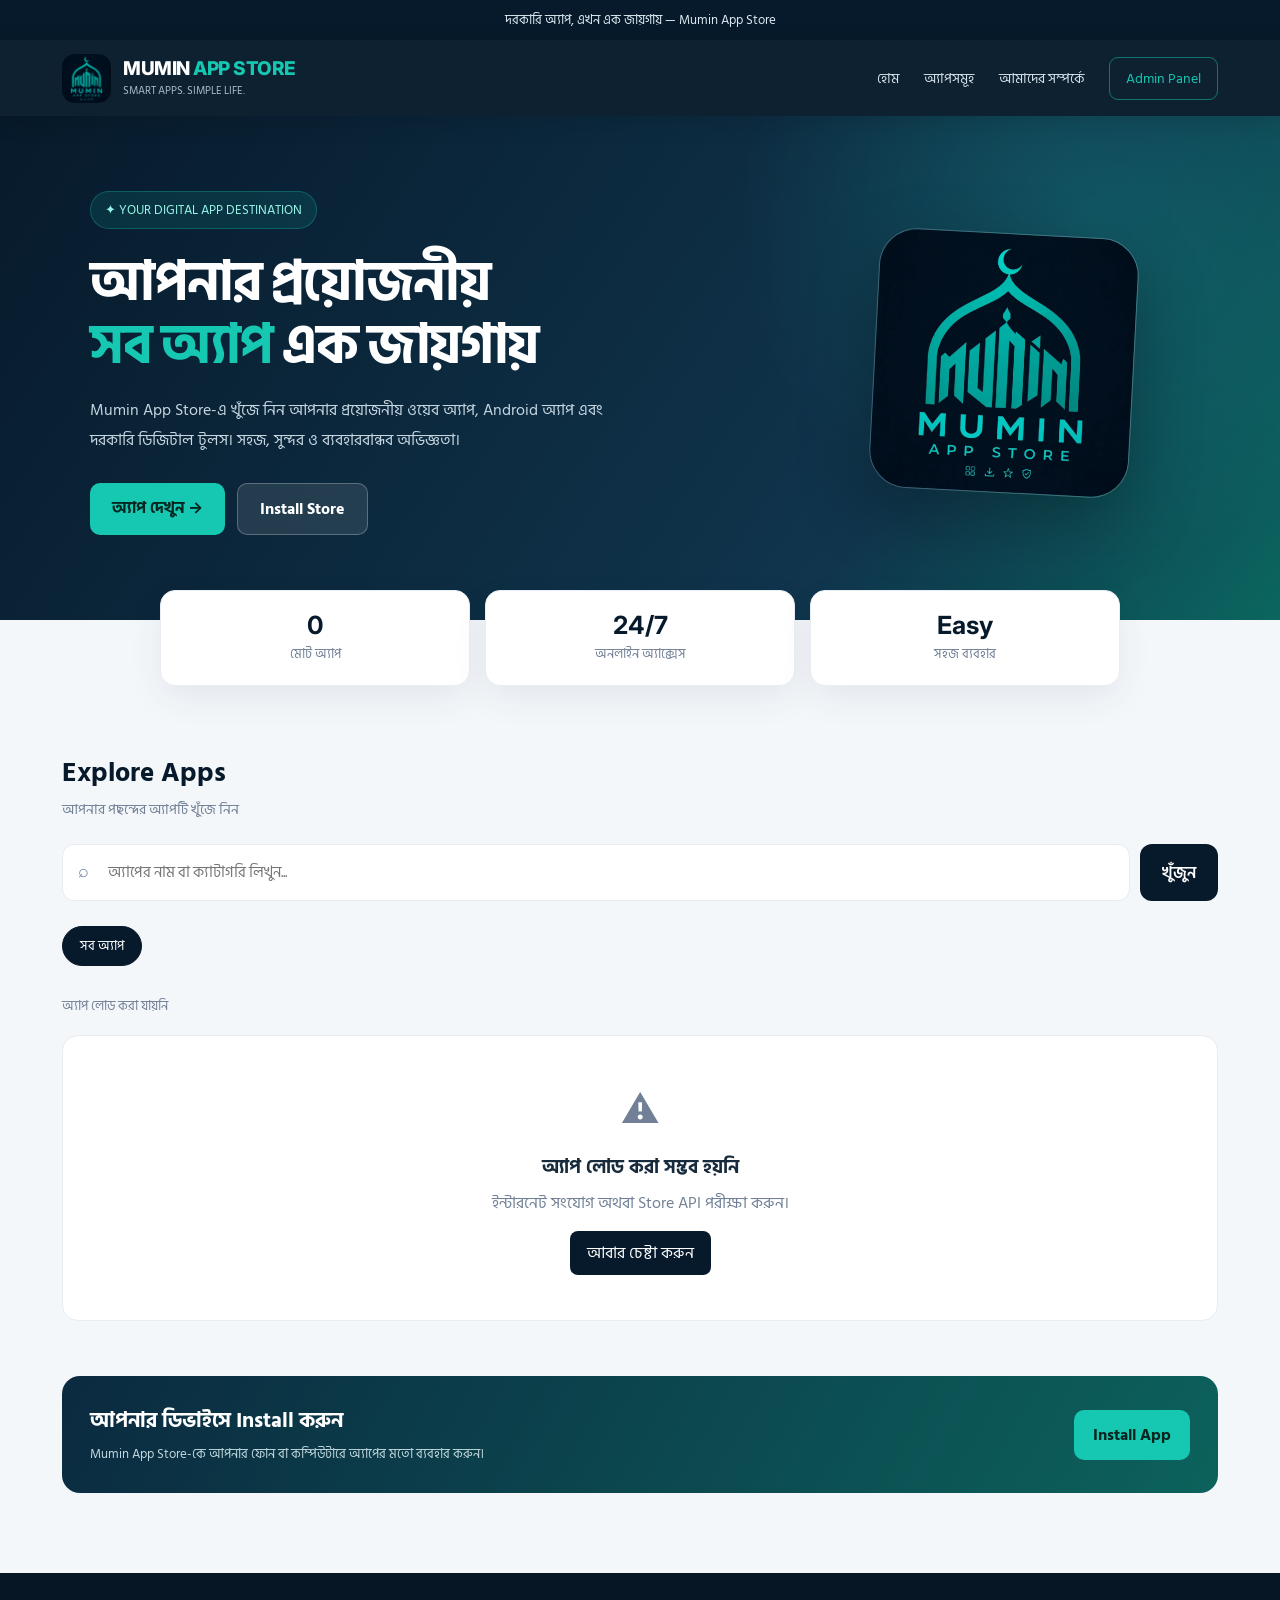
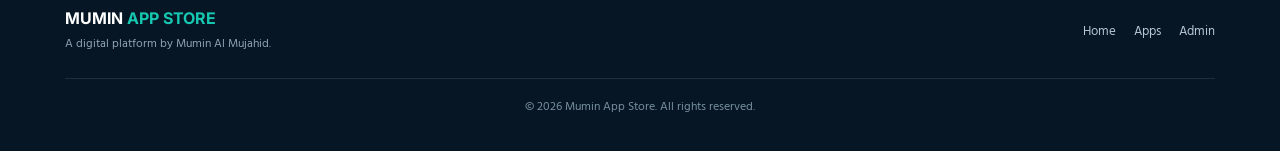
==== commit 40acf72f: "Update index.html" ====
--- a/index.html
+++ b/index.html
@@ -1,121 +1,1339 @@
-<!doctype html>
+<!DOCTYPE html>
 <html lang="bn">
 <head>
-  <meta charset="utf-8">
-  <meta name="viewport" content="width=device-width, initial-scale=1">
-  <meta name="theme-color" content="#071b2c">
-  <meta name="description" content="Mumin App Store — useful apps by Mumin Al Mujahid.">
+  <meta charset="UTF-8">
+  <meta name="viewport" content="width=device-width, initial-scale=1.0">
+  <meta name="theme-color" content="#071a2b">
+  <meta name="description" content="Mumin App Store - দরকারি অ্যাপ এক জায়গায়।">
   <title>Mumin App Store</title>
-  <link rel="manifest" href="manifest.webmanifest">
-  <link rel="icon" href="assets/icon-192.png" type="image/png" sizes="192x192">
-  <link rel="apple-touch-icon" href="assets/apple-touch-icon.png">
+
+  <link rel="manifest" href="./manifest.webmanifest">
+  <link rel="icon" href="./assets/mumin-app-store-logo.jpg">
+  <link rel="apple-touch-icon" href="./assets/mumin-app-store-logo.jpg">
+
+  <link rel="preconnect" href="https://fonts.googleapis.com">
+  <link rel="preconnect" href="https://fonts.gstatic.com" crossorigin>
+  <link href="https://fonts.googleapis.com/css2?family=Hind+Siliguri:wght@400;500;600;700&family=Inter:wght@400;500;600;700;800&display=swap" rel="stylesheet">
+
   <style>
-    :root{--navy:#071b2c;--navy2:#0b2c43;--teal:#16c7bd;--paper:#f4f7fa;--ink:#102437;--muted:#687b8c;--line:#e0e8ee;--white:#fff}
-    *{box-sizing:border-box}html{scroll-behavior:smooth}body{margin:0;background:var(--paper);color:var(--ink);font-family:Inter,"Noto Sans Bengali",system-ui,-apple-system,"Segoe UI",sans-serif}
-    button,input{font:inherit}button{cursor:pointer}.topbar{height:76px;background:#fff;border-bottom:1px solid var(--line);display:flex;align-items:center;justify-content:space-between;padding:0 max(4vw,20px);position:sticky;top:0;z-index:5}
-    .brand{display:flex;align-items:center;gap:12px;text-decoration:none;color:inherit}.brand-logo{width:50px;height:50px;object-fit:cover;border-radius:13px;border:1px solid var(--line)}.brand b{display:block;font-size:17px}.brand small{display:block;color:var(--muted);font-size:11px;margin-top:3px}.install-top,.btn-primary{border:0;border-radius:12px;background:var(--teal);color:#052536;font-weight:800;padding:12px 17px}
-    .wrap{max-width:1180px;margin:auto;padding:28px 22px 65px}.hero{background:linear-gradient(120deg,#061727,#0b3851);border-radius:26px;color:#fff;padding:48px 5%;display:grid;grid-template-columns:1.35fr .65fr;gap:24px;align-items:center;min-height:290px;overflow:hidden}
-    .eyebrow{font-size:10px;letter-spacing:2px;font-weight:800;color:var(--teal)}.hero h1{font-size:clamp(34px,5vw,54px);line-height:1.12;letter-spacing:-1.8px;margin:14px 0}.hero h1 em{font-style:normal;color:var(--teal)}.hero p{color:#d0e0e9;line-height:1.7;max-width:570px}.search{display:flex;align-items:center;gap:10px;background:#fff;color:#233b4c;border-radius:13px;padding:0 15px;max-width:470px;margin-top:23px}.search span{font-size:23px}.search input{width:100%;border:0;outline:0;padding:15px 0;background:transparent;color:var(--ink)}
-    .hero-visual{display:grid;place-items:center;min-height:190px}.hero-logo{width:min(205px,80%);aspect-ratio:1;object-fit:cover;border-radius:35px;box-shadow:0 20px 55px #0006;border:1px solid #ffffff44}
-    .quick-stats{display:flex;gap:22px;flex-wrap:wrap;margin-top:20px;color:#c7dce7;font-size:12px}.quick-stats b{color:#fff;font-size:15px;margin-right:4px}
-    .section-head{display:flex;justify-content:space-between;align-items:end;gap:12px;margin:34px 0 15px}.section-head h2{font-size:26px;margin:5px 0}.muted{font-size:12px;color:var(--muted)}
-    .categories{display:flex;gap:8px;overflow-x:auto;padding:3px 0 12px;scrollbar-width:thin}.chip{white-space:nowrap;border:1px solid var(--line);background:#fff;color:#496071;padding:9px 15px;border-radius:99px}.chip.active{background:var(--navy);color:#fff;border-color:var(--navy)}
-    .app-grid{display:grid;grid-template-columns:repeat(3,minmax(0,1fr));gap:16px}.app-card{background:#fff;border:1px solid var(--line);border-radius:19px;padding:17px;display:flex;gap:13px;align-items:flex-start;cursor:pointer;transition:.18s;min-height:148px}.app-card:hover{transform:translateY(-3px);box-shadow:0 14px 35px #09253b12;border-color:#b7d9dc}
-    .app-icon{width:66px;height:66px;flex:0 0 66px;border-radius:18px;display:grid;place-items:center;overflow:hidden;background:#e9f4f5;color:var(--navy);font-size:25px;font-weight:800}.app-icon img{width:100%;height:100%;object-fit:cover}.app-info{min-width:0;flex:1}.app-info h3{font-size:16px;margin:2px 0 6px}.app-info p{font-size:12px;line-height:1.55;color:var(--muted);margin:0 0 10px}.tag{display:inline-block;padding:4px 8px;background:#eaf7f6;color:#087d78;border-radius:6px;font-size:10px;font-weight:700}.card-bottom{display:flex;justify-content:space-between;align-items:center;gap:8px;margin-top:11px}.details-link{font-size:11px;color:#087d78;font-weight:800}
-    .empty{grid-column:1/-1;padding:35px;text-align:center;color:var(--muted);background:#fff;border-radius:16px}
-    .info-strip{margin-top:38px;padding:24px;border-radius:20px;background:#e7f1f5;display:flex;justify-content:space-between;gap:20px;align-items:center}.info-strip h2{margin:5px 0;font-size:21px}.info-strip p{margin:0;color:#5e7382;font-size:13px;line-height:1.6}.info-icon{font-size:35px;color:#087d78}
-    footer{display:flex;justify-content:space-between;gap:12px;flex-wrap:wrap;padding:22px max(4vw,20px);border-top:1px solid var(--line);background:#fff;color:var(--muted);font-size:11px}
-    dialog{border:0;border-radius:23px;padding:0;width:min(760px,calc(100% - 24px));max-height:88vh;overflow:auto;box-shadow:0 25px 90px #0005;color:var(--ink)}dialog::backdrop{background:#031321bb;backdrop-filter:blur(3px)}.detail-head{background:linear-gradient(120deg,#071b2c,#0b3851);color:#fff;padding:27px;display:flex;gap:17px;align-items:center;position:relative}.detail-icon{width:78px;height:78px;border-radius:20px;overflow:hidden;background:#fff;color:var(--navy);display:grid;place-items:center;font-size:32px;flex:0 0 78px}.detail-icon img{width:100%;height:100%;object-fit:cover}.detail-head h2{margin:7px 0 5px;font-size:25px}.detail-head p{margin:0;color:#d0e0e9;font-size:12px}.close{position:absolute;right:17px;top:15px;border:0;border-radius:50%;width:35px;height:35px;background:#ffffff22;color:#fff;font-size:23px}.detail-body{padding:24px 27px 28px}.detail-actions{display:flex;gap:10px;flex-wrap:wrap;margin:0 0 24px}.btn-secondary{display:inline-block;border:1px solid var(--line);border-radius:12px;padding:11px 16px;color:var(--ink);text-decoration:none;font-size:13px;font-weight:700}.btn-primary{text-decoration:none;display:inline-block;font-size:13px}.detail-body h3{font-size:16px;margin:22px 0 10px}.detail-description{color:#536a7b;line-height:1.75;font-size:14px}.meta-grid{display:grid;grid-template-columns:repeat(3,1fr);gap:10px}.meta-box{background:#f3f7f9;padding:12px;border-radius:12px}.meta-box small{display:block;color:var(--muted);font-size:10px}.meta-box b{display:block;font-size:12px;margin-top:5px}.screenshots{display:flex;gap:12px;overflow:auto;padding:3px 0 8px}.shot-placeholder{min-width:145px;height:235px;border:1px dashed #b9cbd5;border-radius:17px;background:#f6fafb;display:grid;place-items:center;text-align:center;padding:15px;color:#728796;font-size:12px}.shot-placeholder strong{display:block;color:#456071;font-size:13px;margin-bottom:7px}.note{font-size:11px;color:var(--muted);line-height:1.6}
-    @media(max-width:800px){.app-grid{grid-template-columns:repeat(2,minmax(0,1fr))}.hero{grid-template-columns:1fr .4fr;padding:35px 5%}.hero-logo{width:145px}}
-    @media(max-width:560px){.topbar{height:66px}.brand-logo{width:43px;height:43px}.brand b{font-size:15px}.wrap{padding:18px 14px 45px}.hero{display:block;padding:30px 22px;min-height:0}.hero-visual{display:none}.hero h1{font-size:37px}.app-grid{grid-template-columns:1fr}.app-card{min-height:0}.section-head h2{font-size:23px}.info-strip{padding:19px}.detail-head{padding:25px 18px}.detail-body{padding:20px 18px}.meta-grid{grid-template-columns:repeat(2,1fr)}footer{padding:20px 14px}}
+    :root {
+      --navy: #071a2b;
+      --navy2: #0d2940;
+      --teal: #16c7b1;
+      --teal-dark: #0da895;
+      --text: #172b3c;
+      --muted: #718096;
+      --bg: #f4f7fa;
+      --white: #ffffff;
+      --border: #e7edf2;
+      --shadow: 0 12px 35px rgba(10, 35, 55, .07);
+    }
+
+    * {
+      box-sizing: border-box;
+      margin: 0;
+      padding: 0;
+    }
+
+    html {
+      scroll-behavior: smooth;
+    }
+
+    body {
+      font-family: 'Hind Siliguri', 'Inter', sans-serif;
+      background: var(--bg);
+      color: var(--text);
+      min-height: 100vh;
+    }
+
+    button, input {
+      font: inherit;
+    }
+
+    button {
+      cursor: pointer;
+    }
+
+    a {
+      text-decoration: none;
+      color: inherit;
+    }
+
+    .topbar {
+      background: var(--navy);
+      color: #dce9f1;
+      padding: 9px 5%;
+      font-size: 13px;
+      text-align: center;
+    }
+
+    header {
+      background: rgba(7, 26, 43, .97);
+      color: white;
+      position: sticky;
+      top: 0;
+      z-index: 50;
+      box-shadow: 0 5px 25px rgba(0,0,0,.12);
+    }
+
+    .nav {
+      max-width: 1200px;
+      margin: auto;
+      min-height: 76px;
+      padding: 10px 22px;
+      display: flex;
+      align-items: center;
+      justify-content: space-between;
+      gap: 20px;
+    }
+
+    .brand {
+      display: flex;
+      align-items: center;
+      gap: 12px;
+      min-width: 0;
+    }
+
+    .brand img {
+      width: 49px;
+      height: 49px;
+      border-radius: 13px;
+      object-fit: cover;
+      background: white;
+    }
+
+    .brand-name {
+      font-family: Inter, sans-serif;
+      font-size: 19px;
+      font-weight: 800;
+      letter-spacing: -.5px;
+    }
+
+    .brand-name span {
+      color: var(--teal);
+    }
+
+    .brand-sub {
+      color: #a8bdcc;
+      font-size: 11px;
+      margin-top: 2px;
+    }
+
+    .nav-links {
+      display: flex;
+      align-items: center;
+      gap: 25px;
+      font-size: 14px;
+      color: #d4e1e9;
+    }
+
+    .nav-links a:hover {
+      color: var(--teal);
+    }
+
+    .admin-link {
+      border: 1px solid rgba(22,199,177,.5);
+      padding: 9px 16px;
+      border-radius: 9px;
+      color: var(--teal);
+    }
+
+    .hero {
+      background:
+        radial-gradient(circle at 85% 20%, rgba(22,199,177,.22), transparent 30%),
+        linear-gradient(125deg, #071a2b, #10354d 70%, #0b665f);
+      color: white;
+      padding: 75px 22px 85px;
+      overflow: hidden;
+    }
+
+    .hero-inner {
+      max-width: 1100px;
+      margin: auto;
+      display: grid;
+      grid-template-columns: 1.3fr .7fr;
+      align-items: center;
+      gap: 35px;
+    }
+
+    .hero-tag {
+      display: inline-block;
+      color: #9af5e9;
+      background: rgba(22,199,177,.12);
+      border: 1px solid rgba(22,199,177,.3);
+      border-radius: 30px;
+      padding: 7px 14px;
+      font-size: 13px;
+      margin-bottom: 20px;
+    }
+
+    .hero h1 {
+      font-family: Inter, 'Hind Siliguri', sans-serif;
+      font-size: clamp(35px, 5vw, 55px);
+      line-height: 1.15;
+      font-weight: 800;
+      letter-spacing: -1.5px;
+      margin-bottom: 19px;
+    }
+
+    .hero h1 span {
+      color: var(--teal);
+    }
+
+    .hero p {
+      color: #c5d6e0;
+      max-width: 550px;
+      line-height: 1.9;
+      font-size: 16px;
+    }
+
+    .hero-actions {
+      display: flex;
+      gap: 12px;
+      flex-wrap: wrap;
+      margin-top: 28px;
+    }
+
+    .primary-btn, .secondary-btn {
+      padding: 12px 22px;
+      border-radius: 10px;
+      font-weight: 700;
+      border: 0;
+      transition: .2s;
+    }
+
+    .primary-btn {
+      background: var(--teal);
+      color: #05251f;
+    }
+
+    .primary-btn:hover {
+      background: #42dfca;
+      transform: translateY(-2px);
+    }
+
+    .secondary-btn {
+      background: rgba(255,255,255,.1);
+      color: white;
+      border: 1px solid rgba(255,255,255,.25);
+    }
+
+    .hero-visual {
+      display: flex;
+      justify-content: center;
+      align-items: center;
+    }
+
+    .hero-logo {
+      width: min(260px, 75%);
+      aspect-ratio: 1;
+      border-radius: 38px;
+      object-fit: cover;
+      box-shadow: 0 25px 70px rgba(0,0,0,.3);
+      border: 1px solid rgba(255,255,255,.2);
+      transform: rotate(3deg);
+    }
+
+    .stats {
+      max-width: 1000px;
+      margin: -30px auto 0;
+      padding: 0 20px;
+      position: relative;
+      z-index: 2;
+      display: grid;
+      grid-template-columns: repeat(3, 1fr);
+      gap: 15px;
+    }
+
+    .stat-card {
+      background: white;
+      border: 1px solid var(--border);
+      border-radius: 15px;
+      padding: 19px;
+      text-align: center;
+      box-shadow: var(--shadow);
+    }
+
+    .stat-card strong {
+      display: block;
+      font-family: Inter, sans-serif;
+      font-size: 25px;
+      color: var(--navy);
+    }
+
+    .stat-card span {
+      color: var(--muted);
+      font-size: 13px;
+    }
+
+    main {
+      max-width: 1200px;
+      margin: auto;
+      padding: 65px 22px 80px;
+    }
+
+    .section-heading {
+      display: flex;
+      align-items: end;
+      justify-content: space-between;
+      gap: 15px;
+      margin-bottom: 23px;
+    }
+
+    .section-heading h2 {
+      font-size: 27px;
+      color: var(--navy);
+      font-weight: 700;
+    }
+
+    .section-heading p {
+      color: var(--muted);
+      font-size: 14px;
+      margin-top: 3px;
+    }
+
+    .search-wrap {
+      display: flex;
+      gap: 10px;
+      margin-bottom: 22px;
+    }
+
+    .search-box {
+      position: relative;
+      flex: 1;
+    }
+
+    .search-box input {
+      width: 100%;
+      padding: 15px 18px 15px 45px;
+      border: 1px solid var(--border);
+      border-radius: 12px;
+      outline: none;
+      background: white;
+      color: var(--text);
+      font-size: 15px;
+    }
+
+    .search-box input:focus {
+      border-color: var(--teal);
+      box-shadow: 0 0 0 3px rgba(22,199,177,.1);
+    }
+
+    .search-icon {
+      position: absolute;
+      left: 16px;
+      top: 13px;
+      font-size: 18px;
+      color: var(--muted);
+    }
+
+    .search-button {
+      background: var(--navy);
+      color: white;
+      border: 0;
+      padding: 0 22px;
+      border-radius: 12px;
+      font-weight: 600;
+    }
+
+    .categories {
+      display: flex;
+      gap: 9px;
+      overflow-x: auto;
+      padding: 3px 0 17px;
+      scrollbar-width: thin;
+      margin-bottom: 12px;
+    }
+
+    .category-btn {
+      flex: 0 0 auto;
+      background: white;
+      color: #536477;
+      border: 1px solid var(--border);
+      border-radius: 30px;
+      padding: 8px 17px;
+      font-size: 13px;
+      transition: .2s;
+    }
+
+    .category-btn.active,
+    .category-btn:hover {
+      background: var(--navy);
+      color: white;
+      border-color: var(--navy);
+    }
+
+    .results-line {
+      color: var(--muted);
+      font-size: 13px;
+      margin: 4px 0 18px;
+    }
+
+    .app-grid {
+      display: grid;
+      grid-template-columns: repeat(4, minmax(0, 1fr));
+      gap: 18px;
+    }
+
+    .app-card {
+      background: white;
+      border: 1px solid var(--border);
+      border-radius: 17px;
+      padding: 17px;
+      transition: .25s;
+      min-width: 0;
+      box-shadow: 0 4px 15px rgba(10,35,55,.025);
+    }
+
+    .app-card:hover {
+      transform: translateY(-5px);
+      box-shadow: var(--shadow);
+      border-color: #ccece7;
+    }
+
+    .app-card-top {
+      display: flex;
+      gap: 13px;
+      align-items: center;
+      margin-bottom: 14px;
+    }
+
+    .app-icon {
+      width: 61px;
+      height: 61px;
+      border-radius: 15px;
+      object-fit: cover;
+      background: #edf3f6;
+      flex-shrink: 0;
+    }
+
+    .app-card h3 {
+      font-size: 16px;
+      line-height: 1.4;
+      color: var(--navy);
+      word-break: break-word;
+    }
+
+    .app-category {
+      font-size: 12px;
+      color: var(--teal-dark);
+      margin-top: 3px;
+    }
+
+    .app-description {
+      color: #6b7a89;
+      font-size: 13px;
+      line-height: 1.7;
+      min-height: 44px;
+      margin-bottom: 15px;
+      display: -webkit-box;
+      -webkit-line-clamp: 2;
+      -webkit-box-orient: vertical;
+      overflow: hidden;
+    }
+
+    .app-meta {
+      display: flex;
+      justify-content: space-between;
+      align-items: center;
+      color: #8492a0;
+      font-size: 11px;
+      margin-bottom: 13px;
+      gap: 8px;
+    }
+
+    .app-card-actions {
+      display: flex;
+      gap: 8px;
+    }
+
+    .app-card-actions button {
+      flex: 1;
+      border: 0;
+      padding: 9px 7px;
+      border-radius: 8px;
+      font-size: 12px;
+      font-weight: 600;
+    }
+
+    .details-btn {
+      background: #edf3f6;
+      color: var(--navy);
+    }
+
+    .open-btn {
+      background: var(--teal);
+      color: #05251f;
+    }
+
+    .empty-state, .loading-state, .error-state {
+      grid-column: 1 / -1;
+      background: white;
+      border: 1px solid var(--border);
+      border-radius: 16px;
+      padding: 45px 20px;
+      text-align: center;
+      color: var(--muted);
+    }
+
+    .empty-state .big-icon {
+      font-size: 42px;
+      margin-bottom: 10px;
+    }
+
+    .error-state button {
+      margin-top: 15px;
+      background: var(--navy);
+      color: white;
+      border: 0;
+      border-radius: 8px;
+      padding: 9px 17px;
+    }
+
+    .install-banner {
+      margin-top: 55px;
+      background: linear-gradient(120deg, #0b2a40, #0c625c);
+      color: white;
+      padding: 28px;
+      border-radius: 18px;
+      display: flex;
+      justify-content: space-between;
+      align-items: center;
+      gap: 20px;
+    }
+
+    .install-banner h3 {
+      font-size: 21px;
+      margin-bottom: 5px;
+    }
+
+    .install-banner p {
+      color: #c1d8df;
+      font-size: 13px;
+    }
+
+    .install-banner button {
+      background: var(--teal);
+      color: #05251f;
+      border: 0;
+      border-radius: 10px;
+      padding: 12px 19px;
+      font-weight: 700;
+      white-space: nowrap;
+    }
+
+    footer {
+      background: #061624;
+      color: #b6c7d2;
+      padding: 35px 22px;
+    }
+
+    .footer-inner {
+      max-width: 1150px;
+      margin: auto;
+      display: flex;
+      align-items: center;
+      justify-content: space-between;
+      gap: 20px;
+      flex-wrap: wrap;
+    }
+
+    .footer-brand {
+      color: white;
+      font-weight: 700;
+      font-family: Inter, sans-serif;
+    }
+
+    .footer-brand span {
+      color: var(--teal);
+    }
+
+    .footer-note {
+      font-size: 12px;
+      margin-top: 6px;
+      color: #8ea4b3;
+    }
+
+    .footer-links {
+      display: flex;
+      gap: 18px;
+      font-size: 13px;
+    }
+
+    .footer-links a:hover {
+      color: var(--teal);
+    }
+
+    .copyright {
+      max-width: 1150px;
+      margin: 25px auto 0;
+      border-top: 1px solid rgba(255,255,255,.1);
+      padding-top: 18px;
+      text-align: center;
+      font-size: 12px;
+      color: #78909f;
+    }
+
+    /* App details modal */
+    .modal {
+      display: none;
+      position: fixed;
+      inset: 0;
+      z-index: 100;
+      background: rgba(3,15,25,.72);
+      padding: 18px;
+      overflow-y: auto;
+      align-items: center;
+      justify-content: center;
+    }
+
+    .modal.show {
+      display: flex;
+    }
+
+    .modal-content {
+      width: 100%;
+      max-width: 680px;
+      max-height: 92vh;
+      overflow-y: auto;
+      background: white;
+      border-radius: 19px;
+      position: relative;
+      padding: 27px;
+      box-shadow: 0 25px 80px rgba(0,0,0,.25);
+    }
+
+    .modal-close {
+      position: absolute;
+      right: 17px;
+      top: 15px;
+      border: 0;
+      background: #edf2f5;
+      width: 35px;
+      height: 35px;
+      border-radius: 50%;
+      font-size: 20px;
+      color: var(--navy);
+    }
+
+    .modal-app-head {
+      display: flex;
+      align-items: center;
+      gap: 16px;
+      padding-right: 35px;
+      margin-bottom: 22px;
+    }
+
+    .modal-app-head img {
+      width: 78px;
+      height: 78px;
+      object-fit: cover;
+      border-radius: 17px;
+      background: #edf3f6;
+    }
+
+    .modal-app-head h2 {
+      font-size: 22px;
+      color: var(--navy);
+    }
+
+    .modal-app-head p {
+      color: var(--muted);
+      font-size: 13px;
+    }
+
+    .modal-actions {
+      display: flex;
+      gap: 10px;
+      margin-bottom: 24px;
+    }
+
+    .modal-actions a {
+      text-align: center;
+      flex: 1;
+      padding: 12px;
+      border-radius: 10px;
+      font-weight: 700;
+      font-size: 14px;
+    }
+
+    .modal-open {
+      background: var(--teal);
+      color: #05251f;
+    }
+
+    .modal-download {
+      background: var(--navy);
+      color: white;
+    }
+
+    .modal-section {
+      margin-top: 20px;
+    }
+
+    .modal-section h3 {
+      font-size: 17px;
+      color: var(--navy);
+      margin-bottom: 9px;
+    }
+
+    .modal-section p, .modal-section li {
+      color: #667789;
+      font-size: 14px;
+      line-height: 1.85;
+    }
+
+    .modal-section ul {
+      padding-left: 22px;
+    }
+
+    .screenshots {
+      display: flex;
+      gap: 10px;
+      overflow-x: auto;
+      padding-bottom: 8px;
+    }
+
+    .screenshots img {
+      height: 190px;
+      width: auto;
+      max-width: 75%;
+      object-fit: contain;
+      border-radius: 10px;
+      background: #edf2f5;
+    }
+
+    .toast {
+      position: fixed;
+      bottom: 22px;
+      left: 50%;
+      transform: translateX(-50%) translateY(100px);
+      opacity: 0;
+      background: var(--navy);
+      color: white;
+      padding: 12px 20px;
+      border-radius: 10px;
+      z-index: 200;
+      transition: .3s;
+      box-shadow: var(--shadow);
+      font-size: 13px;
+    }
+
+    .toast.show {
+      transform: translateX(-50%) translateY(0);
+      opacity: 1;
+    }
+
+    @media (max-width: 950px) {
+      .app-grid {
+        grid-template-columns: repeat(3, minmax(0, 1fr));
+      }
+      .hero-inner {
+        grid-template-columns: 1fr .6fr;
+      }
+    }
+
+    @media (max-width: 700px) {
+      .nav {
+        min-height: 65px;
+        padding: 9px 15px;
+      }
+      .brand img {
+        width: 42px;
+        height: 42px;
+      }
+      .brand-name {
+        font-size: 16px;
+      }
+      .nav-links {
+        gap: 12px;
+        font-size: 12px;
+      }
+      .nav-links a:not(.admin-link) {
+        display: none;
+      }
+      .admin-link {
+        padding: 7px 10px;
+      }
+      .hero {
+        padding: 55px 20px 65px;
+      }
+      .hero-inner {
+        grid-template-columns: 1fr;
+        text-align: center;
+      }
+      .hero p {
+        margin: auto;
+      }
+      .hero-actions {
+        justify-content: center;
+      }
+      .hero-visual {
+        display: none;
+      }
+      .stats {
+        gap: 8px;
+        padding: 0 12px;
+      }
+      .stat-card {
+        padding: 13px 5px;
+      }
+      .stat-card strong {
+        font-size: 20px;
+      }
+      .stat-card span {
+        font-size: 11px;
+      }
+      main {
+        padding: 48px 14px 60px;
+      }
+      .section-heading h2 {
+        font-size: 23px;
+      }
+      .app-grid {
+        grid-template-columns: repeat(2, minmax(0, 1fr));
+        gap: 11px;
+      }
+      .app-card {
+        padding: 12px;
+        border-radius: 13px;
+      }
+      .app-icon {
+        width: 49px;
+        height: 49px;
+        border-radius: 12px;
+      }
+      .app-card-top {
+        gap: 9px;
+      }
+      .app-card h3 {
+        font-size: 14px;
+      }
+      .app-description {
+        font-size: 12px;
+        min-height: 40px;
+      }
+      .app-card-actions button {
+        font-size: 11px;
+      }
+      .install-banner {
+        padding: 22px 17px;
+        flex-direction: column;
+        align-items: flex-start;
+      }
+      .modal-content {
+        padding: 22px 17px;
+      }
+    }
+
+    @media (max-width: 380px) {
+      .app-grid {
+        grid-template-columns: 1fr;
+      }
+      .app-card-top {
+        gap: 13px;
+      }
+      .app-icon {
+        width: 58px;
+        height: 58px;
+      }
+    }
   </style>
 </head>
+
 <body>
-<header class="topbar">
-  <a class="brand" href="#" aria-label="Mumin App Store home">
-    <img class="brand-logo" src="assets/mumin-app-store-logo.jpg" alt="Mumin App Store logo">
-    <span><b>Mumin App Store</b><small>Apps for everyday life</small></span>
-  </a>
-  <button id="installBtn" class="install-top" hidden>Install Store</button>
-</header>
-
-<main class="wrap">
+
+  <div class="topbar">
+    দরকারি অ্যাপ, এখন এক জায়গায় — Mumin App Store
+  </div>
+
+  <header>
+    <nav class="nav">
+      <a class="brand" href="./">
+        <img src="./assets/mumin-app-store-logo.jpg" alt="Mumin App Store Logo">
+        <div>
+          <div class="brand-name">MUMIN <span>APP STORE</span></div>
+          <div class="brand-sub">SMART APPS. SIMPLE LIFE.</div>
+        </div>
+      </a>
+
+      <div class="nav-links">
+        <a href="./">হোম</a>
+        <a href="#apps">অ্যাপসমূহ</a>
+        <a href="#about">আমাদের সম্পর্কে</a>
+        <a class="admin-link" href="./admin.html">Admin Panel</a>
+      </div>
+    </nav>
+  </header>
+
   <section class="hero">
-    <div>
-      <span class="eyebrow">WELCOME TO MUMIN APP STORE</span>
-      <h1>আপনার প্রয়োজনীয় অ্যাপ,<br><em>এক জায়গায়।</em></h1>
-      <p>দৈনন্দিন কাজ, শিক্ষা, ইসলামিক সেবা ও প্রয়োজনীয় ডিজিটাল টুলস—সহজে খুঁজুন এবং ব্যবহার করুন।</p>
-      <label class="search"><span>⌕</span><input id="searchInput" type="search" placeholder="অ্যাপের নাম বা ক্যাটাগরি লিখে খুঁজুন..." aria-label="Search apps"></label>
-      <div class="quick-stats"><span><b id="totalApps">১</b>টি অ্যাপ তালিকাভুক্ত</span><span><b>১৫+</b>টি ক্যাটাগরি</span><span><b>২৪/৭</b> অ্যাক্সেস</span></div>
+    <div class="hero-inner">
+      <div>
+        <span class="hero-tag">✦ YOUR DIGITAL APP DESTINATION</span>
+        <h1>আপনার প্রয়োজনীয়<br><span>সব অ্যাপ</span> এক জায়গায়</h1>
+        <p>
+          Mumin App Store-এ খুঁজে নিন আপনার প্রয়োজনীয় ওয়েব অ্যাপ,
+          Android অ্যাপ এবং দরকারি ডিজিটাল টুলস।
+          সহজ, সুন্দর ও ব্যবহারবান্ধব অভিজ্ঞতা।
+        </p>
+        <div class="hero-actions">
+          <a href="#apps" class="primary-btn">অ্যাপ দেখুন →</a>
+          <button class="secondary-btn" id="heroInstallBtn">Install Store</button>
+        </div>
+      </div>
+
+      <div class="hero-visual">
+        <img class="hero-logo"
+          src="./assets/mumin-app-store-logo.jpg"
+          alt="Mumin App Store">
+      </div>
     </div>
-    <div class="hero-visual"><img class="hero-logo" src="assets/mumin-app-store-logo.jpg" alt="Mumin App Store"></div>
   </section>
 
-  <section class="section-head"><div><span class="eyebrow">BROWSE BY CATEGORY</span><h2>ক্যাটাগরি</h2></div></section>
-  <nav class="categories" id="categories" aria-label="App categories"></nav>
-
-  <section class="section-head"><div><span class="eyebrow">THE APP COLLECTION</span><h2>জনপ্রিয় ও নতুন অ্যাপ</h2></div><span id="resultCount" class="muted"></span></section>
-  <section id="appGrid" class="app-grid" aria-live="polite"></section>
-
-  <section class="info-strip">
-    <div><span class="eyebrow">COMING NEXT</span><h2>আরও অ্যাপ আসছে</h2><p>এখানে নতুন Web App, PWA এবং Android APK যুক্ত করা হবে। বর্তমানে শুধু যেসব অ্যাপের কার্যকর লিংক আছে, সেগুলোই চালু করা যাবে।</p></div>
-    <span class="info-icon">✦</span>
+  <section class="stats">
+    <div class="stat-card">
+      <strong id="totalApps">—</strong>
+      <span>মোট অ্যাপ</span>
+    </div>
+    <div class="stat-card">
+      <strong>24/7</strong>
+      <span>অনলাইন অ্যাক্সেস</span>
+    </div>
+    <div class="stat-card">
+      <strong>Easy</strong>
+      <span>সহজ ব্যবহার</span>
+    </div>
   </section>
-</main>
-
-<footer><span>© <span id="year"></span> Mumin App Store</span><span>Built by Mumin Al Mujahid</span></footer>
-
-<dialog id="appDialog" aria-labelledby="detailTitle">
-  <div id="dialogContent"></div>
-</dialog>
-
-<script>
-(() => {
-  const apps = [
-    {id:"mumin-ai",name:"Mumin AI",category:"AI",iconUrl:"https://i.postimg.cc/zfZhsXkW/Mumin-AI-Crescent-Tech-Logo.png",description:"দৈনন্দিন প্রশ্ন, প্রয়োজনীয় সহায়তা এবং ইসলামিক বিষয়সহ নানা কাজে সাহায্যকারী AI সহকারী।",type:"Web App",url:"https://muminalmujahid1.github.io/mumin-ai/",action:"Open app",developer:"Mumin Al Mujahid",platform:"Web / PWA",version:"তথ্য যোগ করা হয়নি",size:"প্রযোজ্য নয়",screenshots:[]},
-    {id:"mumin-calculator",name:"Mumin Calculator",category:"Tools",icon:"＋",description:"দৈনন্দিন হিসাব-নিকাশের জন্য একটি সহজ ক্যালকুলেটর।",type:"Web App",url:"#",action:"Coming soon",developer:"Mumin Al Mujahid",platform:"Web",version:"শীঘ্রই",size:"—",screenshots:[]},
-    {id:"mumin-clock",name:"Mumin Clock",category:"Productivity",icon:"◷",description:"সময় দেখার ও সময়-সম্পর্কিত কাজের জন্য একটি সহজ টুল।",type:"Web App",url:"#",action:"Coming soon",developer:"Mumin Al Mujahid",platform:"Web",version:"শীঘ্রই",size:"—",screenshots:[]},
-    {id:"islamic-library",name:"Islamic Library",category:"Islamic",icon:"☾",description:"ইসলামিক বই, পড়াশোনা ও উপকারী রিসোর্সের জন্য পরিকল্পিত লাইব্রেরি।",type:"Web App",url:"#",action:"Coming soon",developer:"Mumin Al Mujahid",platform:"Web",version:"শীঘ্রই",size:"—",screenshots:[]},
-    {id:"study-tools",name:"Study Tools",category:"Education",icon:"✎",description:"শিক্ষার্থী ও পড়াশোনার কাজে সহায়ক টুলস।",type:"Web App",url:"#",action:"Coming soon",developer:"Mumin Al Mujahid",platform:"Web",version:"শীঘ্রই",size:"—",screenshots:[]}
-  ];
-  const categories=["All","AI","Islamic","Education","Tools","Productivity","Business","Finance","Communication","Social","Entertainment","Games","Health & Fitness","Photography","Lifestyle","News & Books","Developer Tools"];
-  let selected="All";
-  const grid=document.getElementById("appGrid"), search=document.getElementById("searchInput"), count=document.getElementById("resultCount"), catNav=document.getElementById("categories"), dialog=document.getElementById("appDialog"), dialogContent=document.getElementById("dialogContent");
-  const bnDigits=n=>String(n).replace(/\d/g,d=>"০১২৩৪৫৬৭৮৯"[d]);
-  document.getElementById("year").textContent=new Date().getFullYear();
-  function iconMarkup(a,large=false){return a.iconUrl?`<img src="${a.iconUrl}" alt="${a.name} logo">`:(a.icon||"✦");}
-  function renderCategories(){catNav.innerHTML=categories.map(c=>`<button class="chip ${c===selected?"active":""}" data-category="${c}">${c==="All"?"সব অ্যাপ":c}</button>`).join("");}
-  function render(){
-    const q=search.value.trim().toLowerCase();
-    const list=apps.filter(a=>(selected==="All"||a.category===selected)&&(`${a.name} ${a.description} ${a.category}`).toLowerCase().includes(q));
-    count.textContent=`${bnDigits(list.length)}টি অ্যাপ`;
-    document.getElementById("totalApps").textContent=bnDigits(apps.length);
-    grid.innerHTML=list.length?list.map(a=>`<article class="app-card" tabindex="0" role="button" aria-label="${a.name} বিস্তারিত দেখুন" data-id="${a.id}">
-      <div class="app-icon">${iconMarkup(a)}</div><div class="app-info"><h3>${a.name}</h3><p>${a.description}</p><span class="tag">${a.category}</span><div class="card-bottom"><span class="muted">${a.type}</span><span class="details-link">বিস্তারিত দেখুন →</span></div></div></article>`).join(""):`<div class="empty">কোনো অ্যাপ পাওয়া যায়নি। অন্য নাম বা ক্যাটাগরি দিয়ে খুঁজুন।</div>`;
-  }
-  function openDetails(a){
-    const canOpen=a.url && a.url!=="#";
-    const shots=a.screenshots.length?a.screenshots.map((src,i)=>`<img src="${src}" alt="${a.name} screenshot ${i+1}" style="height:235px;max-width:180px;object-fit:contain;border-radius:16px;border:1px solid #e0e8ee">`).join(""):`<div class="shot-placeholder"><div><strong>স্ক্রিনশট শীঘ্রই যোগ হবে</strong>এই অ্যাপের আসল স্ক্রিনশট এখানে দেখানো হবে।</div></div>`;
-    dialogContent.innerHTML=`<div class="detail-head"><button class="close" id="closeDialog" aria-label="Close">×</button><div class="detail-icon">${iconMarkup(a,true)}</div><div><span class="tag">${a.category}</span><h2 id="detailTitle">${a.name}</h2><p>${a.type} · ${a.developer}</p></div></div>
-      <div class="detail-body"><div class="detail-actions">${canOpen?`<a class="btn-primary" href="${a.url}" target="_blank" rel="noopener">অ্যাপ খুলুন ↗</a>`:`<span class="btn-secondary">শীঘ্রই আসছে</span>`}<span class="btn-secondary">${a.platform}</span></div>
-      <h3>অ্যাপ সম্পর্কে</h3><p class="detail-description">${a.description}</p>
-      <h3>স্ক্রিনশট</h3><div class="screenshots">${shots}</div>
-      <h3>অ্যাপের তথ্য</h3><div class="meta-grid"><div class="meta-box"><small>ক্যাটাগরি</small><b>${a.category}</b></div><div class="meta-box"><small>ডেভেলপার</small><b>${a.developer}</b></div><div class="meta-box"><small>প্ল্যাটফর্ম</small><b>${a.platform}</b></div><div class="meta-box"><small>ভার্সন</small><b>${a.version}</b></div><div class="meta-box"><small>ফাইল সাইজ</small><b>${a.size}</b></div></div>
-      <p class="note">নোট: এই মুহূর্তে Mumin AI একটি Web App, তাই বাটনটি অ্যাপের ওয়েবসাইট খুলবে। Android APK আপলোড ও সরাসরি ডাউনলোডের সুবিধা পরে যুক্ত করতে হবে।</p></div>`;
-    dialog.showModal();
-    document.getElementById("closeDialog").addEventListener("click",()=>dialog.close());
-  }
-  catNav.addEventListener("click",e=>{const b=e.target.closest("button[data-category]");if(!b)return;selected=b.dataset.category;renderCategories();render();});
-  search.addEventListener("input",render);
-  grid.addEventListener("click",e=>{const card=e.target.closest(".app-card");if(card){const a=apps.find(x=>x.id===card.dataset.id);if(a)openDetails(a);}});
-  grid.addEventListener("keydown",e=>{if((e.key==="Enter"||e.key===" ")&&e.target.classList.contains("app-card")){e.preventDefault();const a=apps.find(x=>x.id===e.target.dataset.id);if(a)openDetails(a);}});
-  dialog.addEventListener("click",e=>{if(e.target===dialog)dialog.close();});
-  let deferredPrompt;const installBtn=document.getElementById("installBtn");
-  window.addEventListener("beforeinstallprompt",e=>{e.preventDefault();deferredPrompt=e;installBtn.hidden=false;});
-  installBtn.addEventListener("click",async()=>{if(!deferredPrompt)return;deferredPrompt.prompt();await deferredPrompt.userChoice;deferredPrompt=null;installBtn.hidden=true;});
-  if("serviceWorker" in navigator)window.addEventListener("load",()=>navigator.serviceWorker.register("./sw.js").catch(console.error));
-  renderCategories();render();
-})();
-</script>
+
+  <main>
+    <section id="apps">
+      <div class="section-heading">
+        <div>
+          <h2>Explore Apps</h2>
+          <p>আপনার পছন্দের অ্যাপটি খুঁজে নিন</p>
+        </div>
+      </div>
+
+      <div class="search-wrap">
+        <div class="search-box">
+          <span class="search-icon">⌕</span>
+          <input id="searchInput" type="search"
+            placeholder="অ্যাপের নাম বা ক্যাটাগরি লিখুন...">
+        </div>
+        <button class="search-button" id="searchButton">খুঁজুন</button>
+      </div>
+
+      <div class="categories" id="categories">
+        <button class="category-btn active" data-category="all">সব অ্যাপ</button>
+      </div>
+
+      <div class="results-line" id="resultsLine">অ্যাপ লোড হচ্ছে...</div>
+
+      <div class="app-grid" id="appGrid">
+        <div class="loading-state">অ্যাপ লোড হচ্ছে... একটু অপেক্ষা করুন।</div>
+      </div>
+    </section>
+
+    <section class="install-banner">
+      <div>
+        <h3>আপনার ডিভাইসে Install করুন</h3>
+        <p>Mumin App Store-কে আপনার ফোন বা কম্পিউটারে অ্যাপের মতো ব্যবহার করুন।</p>
+      </div>
+      <button id="installBtn">Install App</button>
+    </section>
+  </main>
+
+  <footer id="about">
+    <div class="footer-inner">
+      <div>
+        <div class="footer-brand">MUMIN <span>APP STORE</span></div>
+        <div class="footer-note">A digital platform by Mumin Al Mujahid.</div>
+      </div>
+
+      <div class="footer-links">
+        <a href="./">Home</a>
+        <a href="#apps">Apps</a>
+        <a href="./admin.html">Admin</a>
+      </div>
+    </div>
+
+    <div class="copyright">
+      © <span id="year"></span> Mumin App Store. All rights reserved.
+    </div>
+  </footer>
+
+  <!-- App Details Modal -->
+  <div class="modal" id="appModal">
+    <div class="modal-content">
+      <button class="modal-close" id="modalClose" aria-label="Close">×</button>
+      <div id="modalBody"></div>
+    </div>
+  </div>
+
+  <div class="toast" id="toast"></div>
+
+  <script>
+    // Cloudflare Worker API
+    const API_URL = "https://muminappstore.muminalmujahid21.workers.dev/api/apps";
+
+    let allApps = [];
+    let selectedCategory = "all";
+    let deferredInstallPrompt = null;
+
+    const appGrid = document.getElementById("appGrid");
+    const searchInput = document.getElementById("searchInput");
+    const categoriesBox = document.getElementById("categories");
+    const resultsLine = document.getElementById("resultsLine");
+    const totalApps = document.getElementById("totalApps");
+    const modal = document.getElementById("appModal");
+    const modalBody = document.getElementById("modalBody");
+
+    document.getElementById("year").textContent = new Date().getFullYear();
+
+    function escapeHTML(value) {
+      return String(value ?? "").replace(/[&<>"']/g, function(char) {
+        return {
+          "&": "&amp;",
+          "<": "&lt;",
+          ">": "&gt;",
+          '"': "&quot;",
+          "'": "&#039;"
+        }[char];
+      });
+    }
+
+    function safeURL(value) {
+      try {
+        const url = new URL(String(value || ""), window.location.href);
+        if (url.protocol === "http:" || url.protocol === "https:") {
+          return url.href;
+        }
+      } catch (error) {}
+      return "";
+    }
+
+    function parseList(value) {
+      if (Array.isArray(value)) return value.map(String).filter(Boolean);
+      if (!value) return [];
+
+      if (typeof value === "string") {
+        try {
+          const parsed = JSON.parse(value);
+          if (Array.isArray(parsed)) return parsed.map(String).filter(Boolean);
+        } catch (error) {}
+
+        return value.split(/\r?\n/).map(item => item.trim()).filter(Boolean);
+      }
+
+      return [];
+    }
+
+    function showToast(message) {
+      const toast = document.getElementById("toast");
+      toast.textContent = message;
+      toast.classList.add("show");
+      setTimeout(() => toast.classList.remove("show"), 2600);
+    }
+
+    function normalizeApp(app) {
+      return {
+        id: app.id,
+        name: app.name || "Untitled App",
+        description: app.description || "এই অ্যাপ সম্পর্কে বিস্তারিত তথ্য শীঘ্রই যোগ করা হবে।",
+        category: app.category || "অন্যান্য",
+        icon: safeURL(app.icon_url),
+        appUrl: safeURL(app.app_url),
+        downloadUrl: safeURL(app.download_url),
+        platform: app.platform || "web",
+        version: app.version || "1.0.0",
+        developer: app.developer || "Mumin App Store",
+        screenshots: parseList(app.screenshots).map(safeURL).filter(Boolean),
+        features: parseList(app.features),
+        instructions: parseList(app.instructions)
+      };
+    }
+
+    async function loadApps() {
+      appGrid.innerHTML = '<div class="loading-state">অ্যাপ লোড হচ্ছে... একটু অপেক্ষা করুন।</div>';
+
+      try {
+        const response = await fetch(API_URL, {
+          method: "GET",
+          headers: { "Accept": "application/json" },
+          cache: "no-store"
+        });
+
+        if (!response.ok) {
+          throw new Error("API response error: " + response.status);
+        }
+
+        const data = await response.json();
+
+        if (data.success !== true || !Array.isArray(data.apps)) {
+          throw new Error("Invalid API response");
+        }
+
+        allApps = data.apps.map(normalizeApp);
+        totalApps.textContent = allApps.length;
+
+        buildCategories();
+        renderApps();
+
+      } catch (error) {
+        console.error("Mumin App Store error:", error);
+
+        totalApps.textContent = "0";
+        resultsLine.textContent = "অ্যাপ লোড করা যায়নি";
+
+        appGrid.innerHTML = `
+          <div class="error-state">
+            <div style="font-size:38px;margin-bottom:10px">⚠️</div>
+            <h3 style="color:#172b3c;margin-bottom:8px">অ্যাপ লোড করা সম্ভব হয়নি</h3>
+            <p>ইন্টারনেট সংযোগ অথবা Store API পরীক্ষা করুন।</p>
+            <button onclick="loadApps()">আবার চেষ্টা করুন</button>
+          </div>
+        `;
+      }
+    }
+
+    function buildCategories() {
+      const categories = [...new Set(
+        allApps.map(app => app.category).filter(Boolean)
+      )];
+
+      categoriesBox.innerHTML = `
+        <button class="category-btn ${selectedCategory === "all" ? "active" : ""}"
+          data-category="all">সব অ্যাপ</button>
+        ${categories.map(category => `
+          <button class="category-btn ${selectedCategory === category ? "active" : ""}"
+            data-category="${escapeHTML(category)}">
+            ${escapeHTML(category)}
+          </button>
+        `).join("")}
+      `;
+
+      categoriesBox.querySelectorAll(".category-btn").forEach(button => {
+        button.addEventListener("click", () => {
+          selectedCategory = button.dataset.category;
+          buildCategories();
+          renderApps();
+        });
+      });
+    }
+
+    function renderApps() {
+      const searchTerm = searchInput.value.trim().toLowerCase();
+
+      const filteredApps = allApps.filter(app => {
+        const matchesCategory =
+          selectedCategory === "all" || app.category === selectedCategory;
+
+        const searchableText = [
+          app.name,
+          app.description,
+          app.category,
+          app.developer
+        ].join(" ").toLowerCase();
+
+        return matchesCategory && searchableText.includes(searchTerm);
+      });
+
+      resultsLine.textContent = `মোট ${filteredApps.length}টি অ্যাপ পাওয়া গেছে`;
+
+      if (filteredApps.length === 0) {
+        appGrid.innerHTML = `
+          <div class="empty-state">
+            <div class="big-icon">🔎</div>
+            <h3 style="color:#172b3c;margin-bottom:6px">কোনো অ্যাপ পাওয়া যায়নি</h3>
+            <p>অন্য নামে অথবা অন্য ক্যাটাগরিতে খুঁজে দেখুন।</p>
+          </div>
+        `;
+        return;
+      }
+
+      appGrid.innerHTML = filteredApps.map(app => {
+        const icon = app.icon || "https://placehold.co/120x120/edf3f6/0d2940?text=APP";
+
+        return `
+          <article class="app-card">
+            <div class="app-card-top">
+              <img class="app-icon"
+                src="${escapeHTML(icon)}"
+                alt="${escapeHTML(app.name)}"
+                loading="lazy"
+                onerror="this.src='https://placehold.co/120x120/edf3f6/0d2940?text=APP'">
+
+              <div style="min-width:0">
+                <h3>${escapeHTML(app.name)}</h3>
+                <div class="app-category">${escapeHTML(app.category)}</div>
+              </div>
+            </div>
+
+            <p class="app-description">${escapeHTML(app.description)}</p>
+
+            <div class="app-meta">
+              <span>${escapeHTML(app.platform.toUpperCase())}</span>
+              <span>v${escapeHTML(app.version)}</span>
+            </div>
+
+            <div class="app-card-actions">
+              <button class="details-btn" onclick="showDetails(${Number(app.id)})">
+                Details
+              </button>
+              <button class="open-btn" onclick="openApp(${Number(app.id)})">
+                ${app.downloadUrl && !app.appUrl ? "Download" : "Open"}
+              </button>
+            </div>
+          </article>
+        `;
+      }).join("");
+    }
+
+    function openApp(id) {
+      const app = allApps.find(item => Number(item.id) === Number(id));
+      if (!app) return;
+
+      const destination = app.appUrl || app.downloadUrl;
+
+      if (!destination) {
+        showToast("এই অ্যাপের কোনো লিংক যোগ করা হয়নি।");
+        return;
+      }
+
+      window.open(destination, "_blank", "noopener,noreferrer");
+    }
+
+    function showDetails(id) {
+      const app = allApps.find(item => Number(item.id) === Number(id));
+      if (!app) return;
+
+      const icon = app.icon || "https://placehold.co/120x120/edf3f6/0d2940?text=APP";
+
+      const screenshotsHTML = app.screenshots.length
+        ? `
+          <div class="modal-section">
+            <h3>স্ক্রিনশট</h3>
+            <div class="screenshots">
+              ${app.screenshots.map(url => `
+                <img src="${escapeHTML(url)}" alt="App screenshot" loading="lazy">
+              `).join("")}
+            </div>
+          </div>
+        `
+        : "";
+
+      const featuresHTML = app.features.length
+        ? `
+          <div class="modal-section">
+            <h3>অ্যাপের ফিচার</h3>
+            <ul>${app.features.map(item => `<li>${escapeHTML(item)}</li>`).join("")}</ul>
+          </div>
+        `
+        : "";
+
+      const instructionsHTML = app.instructions.length
+        ? `
+          <div class="modal-section">
+            <h3>ব্যবহারের নিয়ম</h3>
+            <ul>${app.instructions.map(item => `<li>${escapeHTML(item)}</li>`).join("")}</ul>
+          </div>
+        `
+        : "";
+
+      modalBody.innerHTML = `
+        <div class="modal-app-head">
+          <img src="${escapeHTML(icon)}" alt="${escapeHTML(app.name)}">
+          <div>
+            <h2>${escapeHTML(app.name)}</h2>
+            <p>${escapeHTML(app.category)} · Version ${escapeHTML(app.version)}</p>
+          </div>
+        </div>
+
+        <div class="modal-actions">
+          ${app.appUrl ? `
+            <a class="modal-open" href="${escapeHTML(app.appUrl)}"
+              target="_blank" rel="noopener noreferrer">Open App</a>
+          ` : ""}
+          ${app.downloadUrl ? `
+            <a class="modal-download" href="${escapeHTML(app.downloadUrl)}"
+              target="_blank" rel="noopener noreferrer">Download</a>
+          ` : ""}
+        </div>
+
+        <div class="modal-section">
+          <h3>অ্যাপ সম্পর্কে</h3>
+          <p>${escapeHTML(app.description)}</p>
+        </div>
+
+        ${featuresHTML}
+        ${screenshotsHTML}
+        ${instructionsHTML}
+
+        <div class="modal-section">
+          <h3>অ্যাপের তথ্য</h3>
+          <p>Developer: ${escapeHTML(app.developer)}</p>
+          <p>Platform: ${escapeHTML(app.platform)}</p>
+          <p>Version: ${escapeHTML(app.version)}</p>
+        </div>
+      `;
+
+      modal.classList.add("show");
+      document.body.style.overflow = "hidden";
+    }
+
+    function closeModal() {
+      modal.classList.remove("show");
+      document.body.style.overflow = "";
+    }
+
+    document.getElementById("modalClose").addEventListener("click", closeModal);
+
+    modal.addEventListener("click", event => {
+      if (event.target === modal) closeModal();
+    });
+
+    document.addEventListener("keydown", event => {
+      if (event.key === "Escape") closeModal();
+    });
+
+    searchInput.addEventListener("input", renderApps);
+
+    document.getElementById("searchButton").addEventListener("click", renderApps);
+
+    // PWA installation
+    window.addEventListener("beforeinstallprompt", event => {
+      event.preventDefault();
+      deferredInstallPrompt = event;
+    });
+
+    async function installStore() {
+      if (deferredInstallPrompt) {
+        deferredInstallPrompt.prompt();
+        await deferredInstallPrompt.userChoice;
+        deferredInstallPrompt = null;
+      } else {
+        showToast("Chrome মেনু থেকে Install app নির্বাচন করুন।");
+      }
+    }
+
+    document.getElementById("installBtn").addEventListener("click", installStore);
+    document.getElementById("heroInstallBtn").addEventListener("click", installStore);
+
+    window.addEventListener("appinstalled", () => {
+      showToast("Mumin App Store ইনস্টল হয়েছে!");
+    });
+
+    // Service Worker
+    if ("serviceWorker" in navigator) {
+      window.addEventListener("load", () => {
+        navigator.serviceWorker.register("./sw.js")
+          .catch(error => console.log("Service Worker:", error));
+      });
+    }
+
+    // Load apps from Cloudflare D1 through Worker API
+    loadApps();
+  </script>
+
 </body>
 </html>
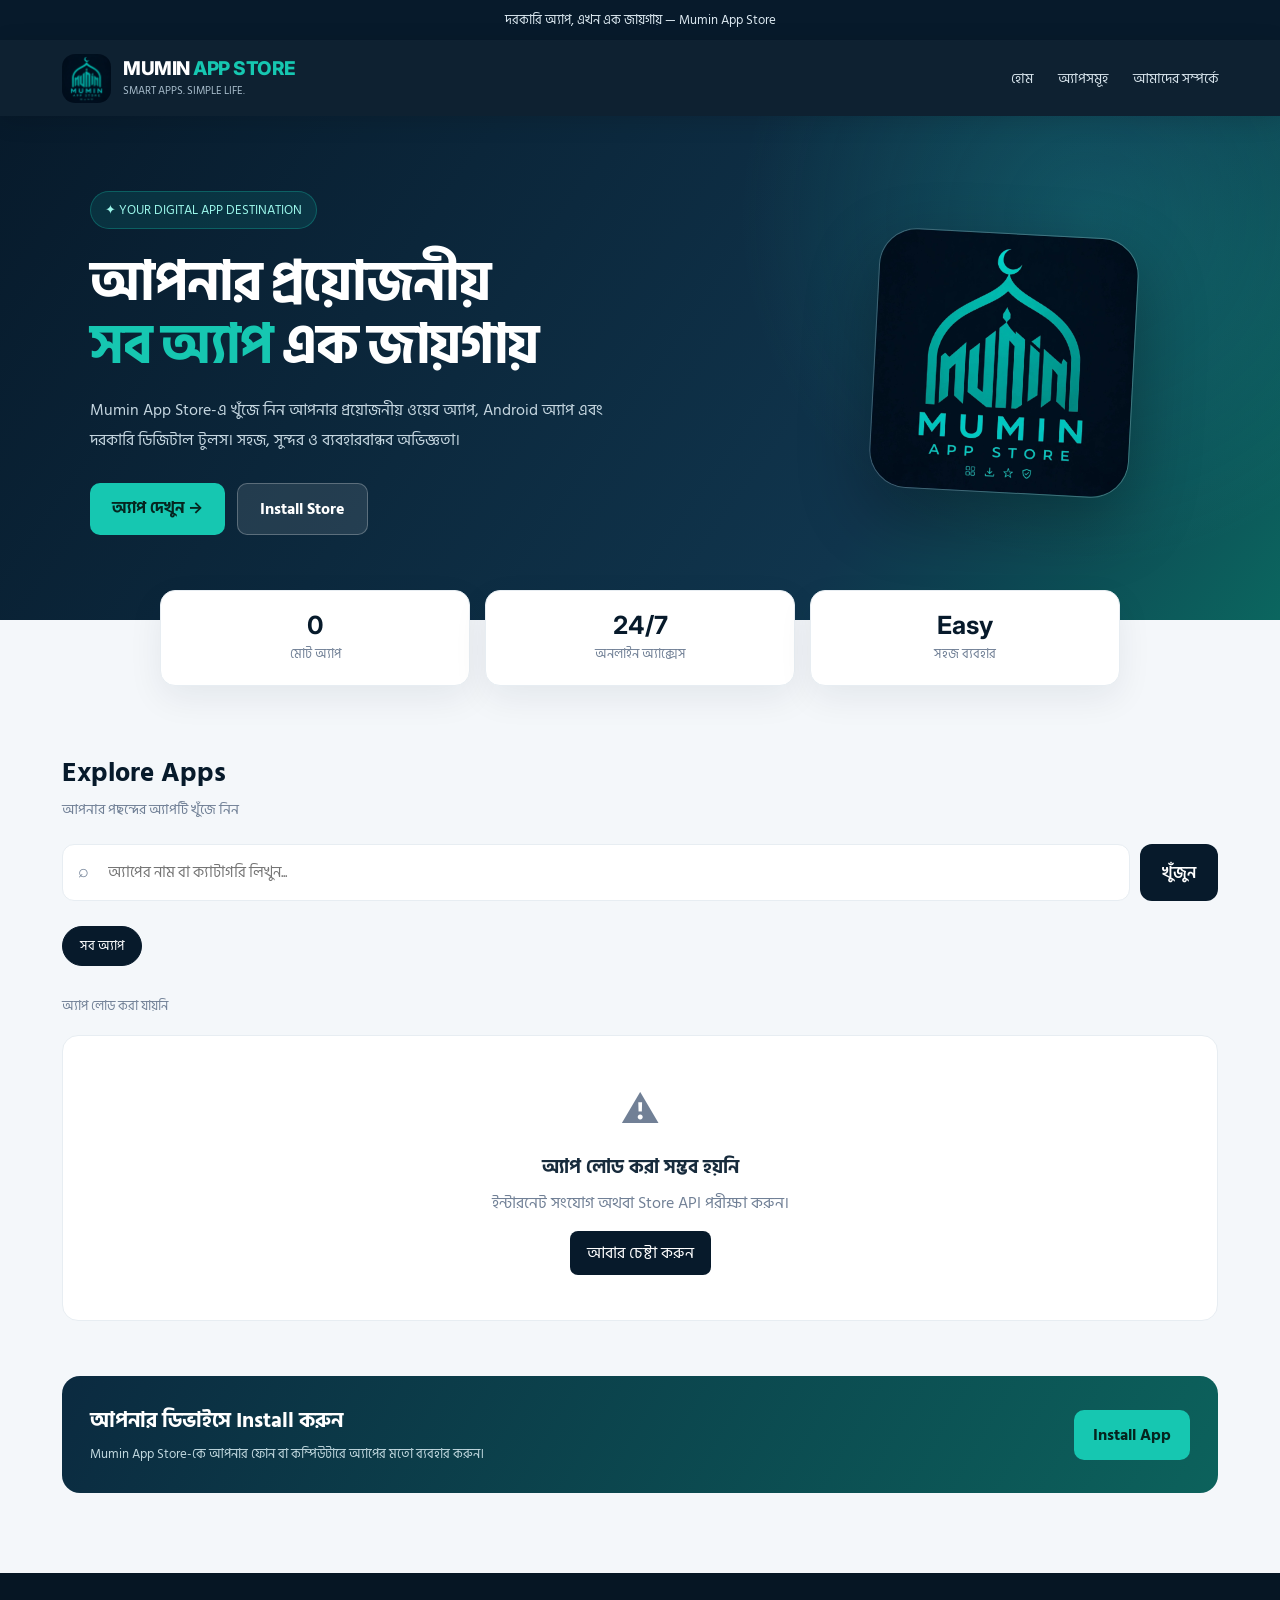
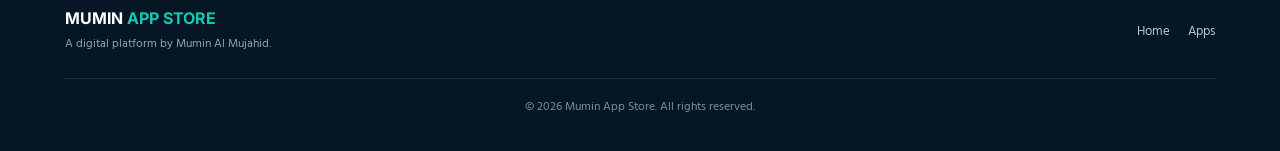
==== commit bca8ad12: "Update index.html" ====
--- a/index.html
+++ b/index.html
@@ -29,15 +29,8 @@
       --shadow: 0 12px 35px rgba(10, 35, 55, .07);
     }
 
-    * {
-      box-sizing: border-box;
-      margin: 0;
-      padding: 0;
-    }
-
-    html {
-      scroll-behavior: smooth;
-    }
+    * { box-sizing: border-box; margin: 0; padding: 0; }
+    html { scroll-behavior: smooth; }
 
     body {
       font-family: 'Hind Siliguri', 'Inter', sans-serif;
@@ -46,18 +39,9 @@
       min-height: 100vh;
     }
 
-    button, input {
-      font: inherit;
-    }
-
-    button {
-      cursor: pointer;
-    }
-
-    a {
-      text-decoration: none;
-      color: inherit;
-    }
+    button, input { font: inherit; }
+    button { cursor: pointer; }
+    a { text-decoration: none; color: inherit; }
 
     .topbar {
       background: var(--navy);
@@ -109,15 +93,8 @@
       letter-spacing: -.5px;
     }
 
-    .brand-name span {
-      color: var(--teal);
-    }
-
-    .brand-sub {
-      color: #a8bdcc;
-      font-size: 11px;
-      margin-top: 2px;
-    }
+    .brand-name span { color: var(--teal); }
+    .brand-sub { color: #a8bdcc; font-size: 11px; margin-top: 2px; }
 
     .nav-links {
       display: flex;
@@ -127,16 +104,7 @@
       color: #d4e1e9;
     }
 
-    .nav-links a:hover {
-      color: var(--teal);
-    }
-
-    .admin-link {
-      border: 1px solid rgba(22,199,177,.5);
-      padding: 9px 16px;
-      border-radius: 9px;
-      color: var(--teal);
-    }
+    .nav-links a:hover { color: var(--teal); }
 
     .hero {
       background:
@@ -176,9 +144,7 @@
       margin-bottom: 19px;
     }
 
-    .hero h1 span {
-      color: var(--teal);
-    }
+    .hero h1 span { color: var(--teal); }
 
     .hero p {
       color: #c5d6e0;
@@ -202,10 +168,7 @@
       transition: .2s;
     }
 
-    .primary-btn {
-      background: var(--teal);
-      color: #05251f;
-    }
+    .primary-btn { background: var(--teal); color: #05251f; }
 
     .primary-btn:hover {
       background: #42dfca;
@@ -218,11 +181,7 @@
       border: 1px solid rgba(255,255,255,.25);
     }
 
-    .hero-visual {
-      display: flex;
-      justify-content: center;
-      align-items: center;
-    }
+    .hero-visual { display: flex; justify-content: center; align-items: center; }
 
     .hero-logo {
       width: min(260px, 75%);
@@ -261,10 +220,7 @@
       color: var(--navy);
     }
 
-    .stat-card span {
-      color: var(--muted);
-      font-size: 13px;
-    }
+    .stat-card span { color: var(--muted); font-size: 13px; }
 
     main {
       max-width: 1200px;
@@ -280,28 +236,11 @@
       margin-bottom: 23px;
     }
 
-    .section-heading h2 {
-      font-size: 27px;
-      color: var(--navy);
-      font-weight: 700;
-    }
-
-    .section-heading p {
-      color: var(--muted);
-      font-size: 14px;
-      margin-top: 3px;
-    }
-
-    .search-wrap {
-      display: flex;
-      gap: 10px;
-      margin-bottom: 22px;
-    }
-
-    .search-box {
-      position: relative;
-      flex: 1;
-    }
+    .section-heading h2 { font-size: 27px; color: var(--navy); font-weight: 700; }
+    .section-heading p { color: var(--muted); font-size: 14px; margin-top: 3px; }
+
+    .search-wrap { display: flex; gap: 10px; margin-bottom: 22px; }
+    .search-box { position: relative; flex: 1; }
 
     .search-box input {
       width: 100%;
@@ -356,18 +295,13 @@
       transition: .2s;
     }
 
-    .category-btn.active,
-    .category-btn:hover {
+    .category-btn.active, .category-btn:hover {
       background: var(--navy);
       color: white;
       border-color: var(--navy);
     }
 
-    .results-line {
-      color: var(--muted);
-      font-size: 13px;
-      margin: 4px 0 18px;
-    }
+    .results-line { color: var(--muted); font-size: 13px; margin: 4px 0 18px; }
 
     .app-grid {
       display: grid;
@@ -391,12 +325,7 @@
       border-color: #ccece7;
     }
 
-    .app-card-top {
-      display: flex;
-      gap: 13px;
-      align-items: center;
-      margin-bottom: 14px;
-    }
+    .app-card-top { display: flex; gap: 13px; align-items: center; margin-bottom: 14px; }
 
     .app-icon {
       width: 61px;
@@ -414,11 +343,7 @@
       word-break: break-word;
     }
 
-    .app-category {
-      font-size: 12px;
-      color: var(--teal-dark);
-      margin-top: 3px;
-    }
+    .app-category { font-size: 12px; color: var(--teal-dark); margin-top: 3px; }
 
     .app-description {
       color: #6b7a89;
@@ -442,10 +367,7 @@
       gap: 8px;
     }
 
-    .app-card-actions {
-      display: flex;
-      gap: 8px;
-    }
+    .app-card-actions { display: flex; gap: 8px; }
 
     .app-card-actions button {
       flex: 1;
@@ -456,15 +378,8 @@
       font-weight: 600;
     }
 
-    .details-btn {
-      background: #edf3f6;
-      color: var(--navy);
-    }
-
-    .open-btn {
-      background: var(--teal);
-      color: #05251f;
-    }
+    .details-btn { background: #edf3f6; color: var(--navy); }
+    .open-btn { background: var(--teal); color: #05251f; }
 
     .empty-state, .loading-state, .error-state {
       grid-column: 1 / -1;
@@ -476,10 +391,7 @@
       color: var(--muted);
     }
 
-    .empty-state .big-icon {
-      font-size: 42px;
-      margin-bottom: 10px;
-    }
+    .empty-state .big-icon { font-size: 42px; margin-bottom: 10px; }
 
     .error-state button {
       margin-top: 15px;
@@ -502,15 +414,8 @@
       gap: 20px;
     }
 
-    .install-banner h3 {
-      font-size: 21px;
-      margin-bottom: 5px;
-    }
-
-    .install-banner p {
-      color: #c1d8df;
-      font-size: 13px;
-    }
+    .install-banner h3 { font-size: 21px; margin-bottom: 5px; }
+    .install-banner p { color: #c1d8df; font-size: 13px; }
 
     .install-banner button {
       background: var(--teal);
@@ -522,11 +427,7 @@
       white-space: nowrap;
     }
 
-    footer {
-      background: #061624;
-      color: #b6c7d2;
-      padding: 35px 22px;
-    }
+    footer { background: #061624; color: #b6c7d2; padding: 35px 22px; }
 
     .footer-inner {
       max-width: 1150px;
@@ -538,31 +439,11 @@
       flex-wrap: wrap;
     }
 
-    .footer-brand {
-      color: white;
-      font-weight: 700;
-      font-family: Inter, sans-serif;
-    }
-
-    .footer-brand span {
-      color: var(--teal);
-    }
-
-    .footer-note {
-      font-size: 12px;
-      margin-top: 6px;
-      color: #8ea4b3;
-    }
-
-    .footer-links {
-      display: flex;
-      gap: 18px;
-      font-size: 13px;
-    }
-
-    .footer-links a:hover {
-      color: var(--teal);
-    }
+    .footer-brand { color: white; font-weight: 700; font-family: Inter, sans-serif; }
+    .footer-brand span { color: var(--teal); }
+    .footer-note { font-size: 12px; margin-top: 6px; color: #8ea4b3; }
+    .footer-links { display: flex; gap: 18px; font-size: 13px; }
+    .footer-links a:hover { color: var(--teal); }
 
     .copyright {
       max-width: 1150px;
@@ -574,7 +455,6 @@
       color: #78909f;
     }
 
-    /* App details modal */
     .modal {
       display: none;
       position: fixed;
@@ -587,9 +467,7 @@
       justify-content: center;
     }
 
-    .modal.show {
-      display: flex;
-    }
+    .modal.show { display: flex; }
 
     .modal-content {
       width: 100%;
@@ -632,21 +510,10 @@
       background: #edf3f6;
     }
 
-    .modal-app-head h2 {
-      font-size: 22px;
-      color: var(--navy);
-    }
-
-    .modal-app-head p {
-      color: var(--muted);
-      font-size: 13px;
-    }
-
-    .modal-actions {
-      display: flex;
-      gap: 10px;
-      margin-bottom: 24px;
-    }
+    .modal-app-head h2 { font-size: 22px; color: var(--navy); }
+    .modal-app-head p { color: var(--muted); font-size: 13px; }
+
+    .modal-actions { display: flex; gap: 10px; margin-bottom: 24px; }
 
     .modal-actions a {
       text-align: center;
@@ -657,25 +524,11 @@
       font-size: 14px;
     }
 
-    .modal-open {
-      background: var(--teal);
-      color: #05251f;
-    }
-
-    .modal-download {
-      background: var(--navy);
-      color: white;
-    }
-
-    .modal-section {
-      margin-top: 20px;
-    }
-
-    .modal-section h3 {
-      font-size: 17px;
-      color: var(--navy);
-      margin-bottom: 9px;
-    }
+    .modal-open { background: var(--teal); color: #05251f; }
+    .modal-download { background: var(--navy); color: white; }
+
+    .modal-section { margin-top: 20px; }
+    .modal-section h3 { font-size: 17px; color: var(--navy); margin-bottom: 9px; }
 
     .modal-section p, .modal-section li {
       color: #667789;
@@ -683,16 +536,8 @@
       line-height: 1.85;
     }
 
-    .modal-section ul {
-      padding-left: 22px;
-    }
-
-    .screenshots {
-      display: flex;
-      gap: 10px;
-      overflow-x: auto;
-      padding-bottom: 8px;
-    }
+    .modal-section ul { padding-left: 22px; }
+    .screenshots { display: flex; gap: 10px; overflow-x: auto; padding-bottom: 8px; }
 
     .screenshots img {
       height: 190px;
@@ -717,132 +562,53 @@
       transition: .3s;
       box-shadow: var(--shadow);
       font-size: 13px;
-    }
-
-    .toast.show {
-      transform: translateX(-50%) translateY(0);
-      opacity: 1;
-    }
+      max-width: calc(100% - 30px);
+      text-align: center;
+    }
+
+    .toast.show { transform: translateX(-50%) translateY(0); opacity: 1; }
 
     @media (max-width: 950px) {
-      .app-grid {
-        grid-template-columns: repeat(3, minmax(0, 1fr));
-      }
-      .hero-inner {
-        grid-template-columns: 1fr .6fr;
-      }
+      .app-grid { grid-template-columns: repeat(3, minmax(0, 1fr)); }
+      .hero-inner { grid-template-columns: 1fr .6fr; }
     }
 
     @media (max-width: 700px) {
-      .nav {
-        min-height: 65px;
-        padding: 9px 15px;
-      }
-      .brand img {
-        width: 42px;
-        height: 42px;
-      }
-      .brand-name {
-        font-size: 16px;
-      }
-      .nav-links {
-        gap: 12px;
-        font-size: 12px;
-      }
-      .nav-links a:not(.admin-link) {
-        display: none;
-      }
-      .admin-link {
-        padding: 7px 10px;
-      }
-      .hero {
-        padding: 55px 20px 65px;
-      }
-      .hero-inner {
-        grid-template-columns: 1fr;
-        text-align: center;
-      }
-      .hero p {
-        margin: auto;
-      }
-      .hero-actions {
-        justify-content: center;
-      }
-      .hero-visual {
-        display: none;
-      }
-      .stats {
-        gap: 8px;
-        padding: 0 12px;
-      }
-      .stat-card {
-        padding: 13px 5px;
-      }
-      .stat-card strong {
-        font-size: 20px;
-      }
-      .stat-card span {
-        font-size: 11px;
-      }
-      main {
-        padding: 48px 14px 60px;
-      }
-      .section-heading h2 {
-        font-size: 23px;
-      }
-      .app-grid {
-        grid-template-columns: repeat(2, minmax(0, 1fr));
-        gap: 11px;
-      }
-      .app-card {
-        padding: 12px;
-        border-radius: 13px;
-      }
-      .app-icon {
-        width: 49px;
-        height: 49px;
-        border-radius: 12px;
-      }
-      .app-card-top {
-        gap: 9px;
-      }
-      .app-card h3 {
-        font-size: 14px;
-      }
-      .app-description {
-        font-size: 12px;
-        min-height: 40px;
-      }
-      .app-card-actions button {
-        font-size: 11px;
-      }
-      .install-banner {
-        padding: 22px 17px;
-        flex-direction: column;
-        align-items: flex-start;
-      }
-      .modal-content {
-        padding: 22px 17px;
-      }
+      .nav { min-height: 65px; padding: 9px 15px; }
+      .brand img { width: 42px; height: 42px; }
+      .brand-name { font-size: 16px; }
+      .nav-links { gap: 12px; font-size: 12px; }
+      .hero { padding: 55px 20px 65px; }
+      .hero-inner { grid-template-columns: 1fr; text-align: center; }
+      .hero p { margin: auto; }
+      .hero-actions { justify-content: center; }
+      .hero-visual { display: none; }
+      .stats { gap: 8px; padding: 0 12px; }
+      .stat-card { padding: 13px 5px; }
+      .stat-card strong { font-size: 20px; }
+      .stat-card span { font-size: 11px; }
+      main { padding: 48px 14px 60px; }
+      .section-heading h2 { font-size: 23px; }
+      .app-grid { grid-template-columns: repeat(2, minmax(0, 1fr)); gap: 11px; }
+      .app-card { padding: 12px; border-radius: 13px; }
+      .app-icon { width: 49px; height: 49px; border-radius: 12px; }
+      .app-card-top { gap: 9px; }
+      .app-card h3 { font-size: 14px; }
+      .app-description { font-size: 12px; min-height: 40px; }
+      .app-card-actions button { font-size: 11px; }
+      .install-banner { padding: 22px 17px; flex-direction: column; align-items: flex-start; }
+      .modal-content { padding: 22px 17px; }
     }
 
     @media (max-width: 380px) {
-      .app-grid {
-        grid-template-columns: 1fr;
-      }
-      .app-card-top {
-        gap: 13px;
-      }
-      .app-icon {
-        width: 58px;
-        height: 58px;
-      }
+      .app-grid { grid-template-columns: 1fr; }
+      .app-card-top { gap: 13px; }
+      .app-icon { width: 58px; height: 58px; }
     }
   </style>
 </head>
 
 <body>
-
   <div class="topbar">
     দরকারি অ্যাপ, এখন এক জায়গায় — Mumin App Store
   </div>
@@ -861,7 +627,6 @@
         <a href="./">হোম</a>
         <a href="#apps">অ্যাপসমূহ</a>
         <a href="#about">আমাদের সম্পর্কে</a>
-        <a class="admin-link" href="./admin.html">Admin Panel</a>
       </div>
     </nav>
   </header>
@@ -953,7 +718,6 @@
       <div class="footer-links">
         <a href="./">Home</a>
         <a href="#apps">Apps</a>
-        <a href="./admin.html">Admin</a>
       </div>
     </div>
 
@@ -962,7 +726,6 @@
     </div>
   </footer>
 
-  <!-- App Details Modal -->
   <div class="modal" id="appModal">
     <div class="modal-content">
       <button class="modal-close" id="modalClose" aria-label="Close">×</button>
@@ -973,7 +736,6 @@
   <div class="toast" id="toast"></div>
 
   <script>
-    // Cloudflare Worker API
     const API_URL = "https://muminappstore.muminalmujahid21.workers.dev/api/apps";
 
     let allApps = [];
@@ -1297,7 +1059,6 @@
     });
 
     searchInput.addEventListener("input", renderApps);
-
     document.getElementById("searchButton").addEventListener("click", renderApps);
 
     // PWA installation
@@ -1334,6 +1095,5 @@
     // Load apps from Cloudflare D1 through Worker API
     loadApps();
   </script>
-
 </body>
 </html>
